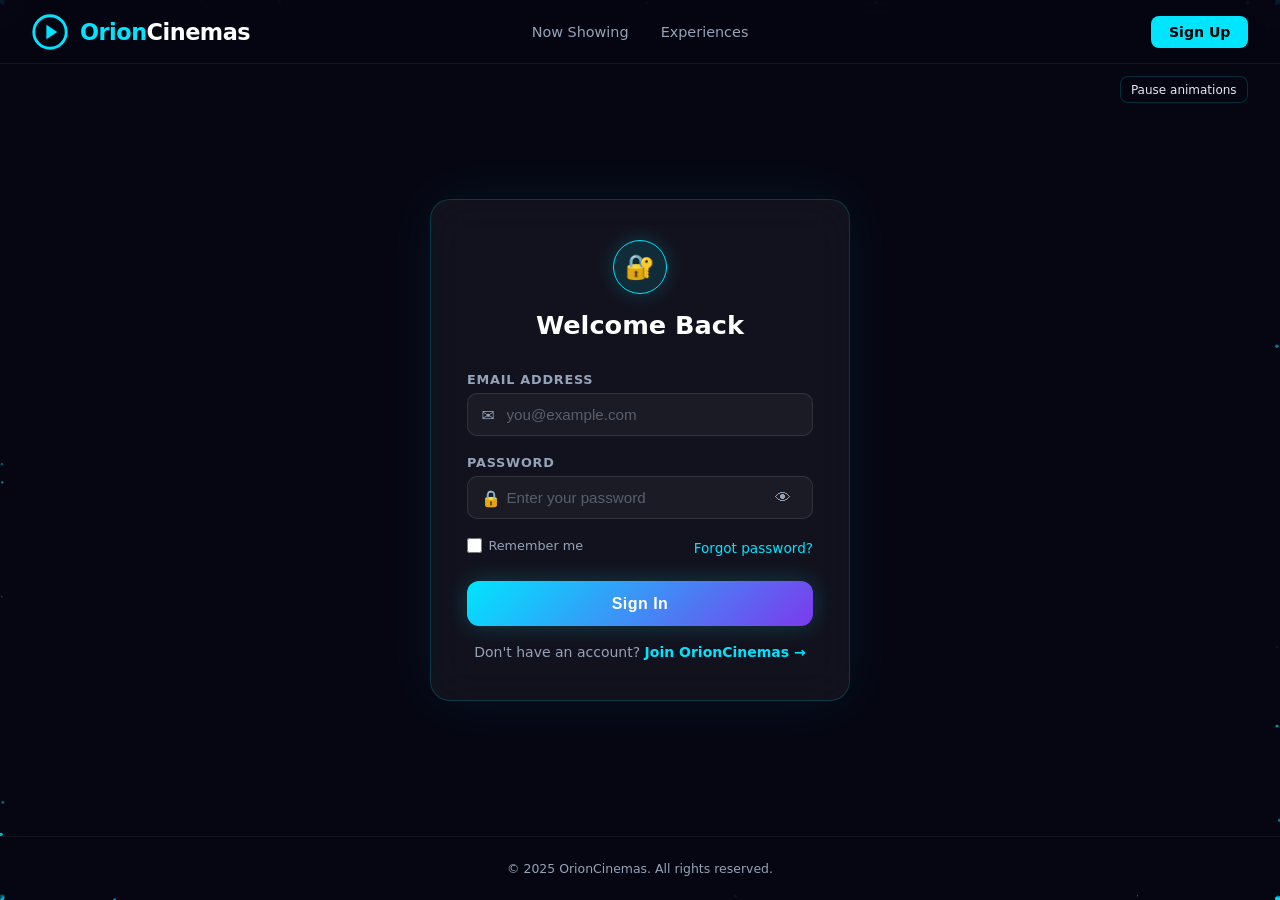
==== booking.html @ 183f4268 "initial-final" ====
<!DOCTYPE html>
<html lang="en">
<head>
    <meta charset="UTF-8">
    <meta name="viewport" content="width=device-width, initial-scale=1.0">
    <meta name="theme-color" content="#0a0c10">
    <title>Book Tickets | OrionCinemas</title>
    <link rel="stylesheet" href="assets/css/main.css">
    <link rel="stylesheet" href="assets/css/animations.css">
    <link rel="stylesheet" href="assets/css/components.css">
    <link rel="stylesheet" href="assets/css/booking.css">
</head>
<body class="page-landing page-dashboard">
    <header class="navbar">
        <div class="nav-container">
            <a href="index.html" class="brand-logo">
                <img src="assets/images/vectors/orion-logo.svg" alt="" width="36" height="36">
                <span class="brand-name"><span class="brand-highlight">Orion</span>Cinemas</span>
            </a>
            <div class="nav-actions">
                <a href="dashboard.html" class="btn btn-secondary">My dashboard</a>
            </div>
        </div>
    </header>

    <main class="dashboard-main">
        <div class="dashboard-heading">
            <div>
                <p class="dashboard-eyebrow">ORIONCINEMAS TICKETS</p>
                <h1>Plan your screening</h1>
                <p class="dashboard-intro">Choose your film, screening, and seats. Your selection stays visible as you move through each step.</p>
            </div>
            <a class="text-link" href="index.html#movies">Browse all films</a>
        </div>

        <nav class="booking-progress" aria-label="Booking progress">
            <ol>
                <li class="booking-progress-step" data-booking-step="1" aria-current="step">
                    <span class="progress-number">01</span>
                    <span>Film</span>
                </li>
                <li class="booking-progress-step" data-booking-step="2">
                    <span class="progress-number">02</span>
                    <span>Date</span>
                </li>
                <li class="booking-progress-step" data-booking-step="3">
                    <span class="progress-number">03</span>
                    <span>Showtime</span>
                </li>
                <li class="booking-progress-step" data-booking-step="4">
                    <span class="progress-number">04</span>
                    <span>Seats</span>
                </li>
            </ol>
            <p class="booking-progress-status" id="booking-progress-status" aria-live="polite">Step 1 of 4: Choose a film</p>
        </nav>

        <div class="booking-layout">
            <div class="booking-options">
                <section class="booking-section" id="film-section" aria-labelledby="film-heading">
                    <div class="section-title-row">
                        <span class="step-number" aria-hidden="true">01</span>
                        <h2 id="film-heading">Choose a film</h2>
                    </div>
                    <div class="film-grid" id="film-options" role="group" aria-label="Now showing">
                        <button type="button" class="film-card" data-movie-id="1" data-movie-name="Cyberpunk Horizon" data-cinema="Cinema 1" aria-pressed="false">
                            <span class="film-card-poster poster-art poster-art-horizon" aria-hidden="true">
                                <span class="poster-kicker">AN ORION ORIGINAL</span>
                                <span class="poster-title">CYBERPUNK<br>HORIZON</span>
                                <span class="poster-caption">THE CITY NEVER SLEEPS</span>
                            </span>
                            <span class="film-card-info">
                                <strong>Cyberpunk Horizon</strong>
                                <span class="film-room">Cinema 1</span>
                                <span>Sci-Fi / Action · 2h 25m</span>
                            </span>
                        </button>
                        <button type="button" class="film-card" data-movie-id="2" data-movie-name="Starlight Echoes" data-cinema="Cinema 2" aria-pressed="false">
                            <span class="film-card-poster poster-art poster-art-starlight" aria-hidden="true">
                                <span class="poster-kicker">A STORY ACROSS TIME</span>
                                <span class="poster-title">STARLIGHT<br>ECHOES</span>
                                <span class="poster-caption">SOME SIGNALS FIND THEIR WAY HOME</span>
                            </span>
                            <span class="film-card-info">
                                <strong>Starlight Echoes</strong>
                                <span class="film-room">Cinema 2</span>
                                <span>Drama / Sci-Fi · 1h 58m</span>
                            </span>
                        </button>
                        <button type="button" class="film-card" data-movie-id="3" data-movie-name="Velocity Unleashed" data-cinema="Cinema 3" aria-pressed="false">
                            <span class="film-card-poster poster-art poster-art-velocity" aria-hidden="true">
                                <span class="poster-kicker">NO SECOND LAP</span>
                                <span class="poster-title">VELOCITY<br>UNLEASHED</span>
                                <span class="poster-caption">EVERY TURN COUNTS</span>
                            </span>
                            <span class="film-card-info">
                                <strong>Velocity Unleashed</strong>
                                <span class="film-room">Cinema 3</span>
                                <span>Action / Thriller · 2h 10m</span>
                            </span>
                        </button>
                        <button type="button" class="film-card" data-movie-id="4" data-movie-name="The Last Signal" data-cinema="Cinema 4" aria-pressed="false">
                            <span class="film-card-poster poster-art poster-art-signal" aria-hidden="true">
                                <span class="poster-kicker">WHEN THE WORLD GOES QUIET</span>
                                <span class="poster-title">THE LAST<br>SIGNAL</span>
                                <span class="poster-caption">ONE VOICE CAN CHANGE EVERYTHING</span>
                            </span>
                            <span class="film-card-info">
                                <strong>The Last Signal</strong>
                                <span class="film-room">Cinema 4</span>
                                <span>Mystery / Sci-Fi · 2h 04m</span>
                            </span>
                        </button>
                        <button type="button" class="film-card" data-movie-id="5" data-movie-name="Midnight in Marseille" data-cinema="Cinema 1" aria-pressed="false">
                            <span class="film-card-poster poster-art poster-art-midnight" aria-hidden="true">
                                <span class="poster-kicker">ONE NIGHT. NO ALIBIS.</span>
                                <span class="poster-title">MIDNIGHT<br>IN MARSEILLE</span>
                                <span class="poster-caption">THE CITY KEEPS ITS SECRETS</span>
                            </span>
                            <span class="film-card-info">
                                <strong>Midnight in Marseille</strong>
                                <span class="film-room">Cinema 1</span>
                                <span>Crime / Drama · 1h 52m</span>
                            </span>
                        </button>
                        <button type="button" class="film-card" data-movie-id="6" data-movie-name="Wildwood" data-cinema="Cinema 2" aria-pressed="false">
                            <span class="film-card-poster poster-art poster-art-wildwood" aria-hidden="true">
                                <span class="poster-kicker">FOLLOW THE OLD TRAIL</span>
                                <span class="poster-title">WILDWOOD</span>
                                <span class="poster-caption">SOME PLACES REMEMBER</span>
                            </span>
                            <span class="film-card-info">
                                <strong>Wildwood</strong>
                                <span class="film-room">Cinema 2</span>
                                <span>Adventure / Fantasy · 2h 01m</span>
                            </span>
                        </button>
                    </div>
                </section>

                <section class="booking-section" id="date-section" aria-labelledby="date-heading" hidden>
                    <button type="button" class="booking-back" id="change-film">← Choose a different film</button>
                    <div class="section-title-row">
                        <span class="step-number" aria-hidden="true">02</span>
                        <h2 id="date-heading">Choose a date</h2>
                    </div>
                    <div class="screening-calendar">
                        <div class="calendar-heading">
                            <button type="button" class="calendar-nav" id="calendar-previous" aria-label="Previous month">‹</button>
                            <h3 id="calendar-month" aria-live="polite"></h3>
                            <button type="button" class="calendar-nav" id="calendar-next" aria-label="Next month">›</button>
                        </div>
                        <div class="calendar-weekdays" aria-hidden="true">
                            <span>Sun</span><span>Mon</span><span>Tue</span><span>Wed</span><span>Thu</span><span>Fri</span><span>Sat</span>
                        </div>
                        <div class="date-options" id="date-options" role="group" aria-label="Screening date"></div>
                    </div>
                </section>

                <section class="booking-section" id="time-section" aria-labelledby="time-heading" hidden>
                    <div class="section-title-row">
                        <span class="step-number" aria-hidden="true">03</span>
                        <h2 id="time-heading">Choose a showtime</h2>
                    </div>
                    <div class="time-options" role="group" aria-label="Screening time"></div>
                </section>

                <section class="booking-section seat-section" id="seat-section" aria-labelledby="seat-heading" hidden>
                    <div class="section-title-row">
                        <span class="step-number" aria-hidden="true">04</span>
                        <div>
                            <h2 id="seat-heading">Select your seats</h2>
                            <p class="section-hint">Choose up to 8 seats. The center block has three extra rows, with angled side blocks set farther back.</p>
                        </div>
                    </div>
                    <div class="theater-scroll">
                        <div class="theater-layout">
                            <div class="screen" aria-label="Cinema screen">
                                <img src="assets/images/vectors/theater-screen.svg" alt="" aria-hidden="true">
                                <span>SCREEN · <strong id="screen-cinema">Choose a film</strong></span>
                            </div>
                            <div class="seat-map" id="seat-map" role="group" aria-label="Cinema seating"></div>
                        </div>
                    </div>
                    <div class="seat-legend" aria-label="Seat availability legend">
                        <span><i class="seat-key available" aria-hidden="true"></i>Available</span>
                        <span><i class="seat-key selected" aria-hidden="true"></i>Selected</span>
                        <span><i class="seat-key occupied" aria-hidden="true"></i>Occupied</span>
                    </div>
                </section>
            </div>

            <aside class="booking-summary" id="booking-summary" aria-labelledby="summary-heading" hidden>
                <p class="dashboard-eyebrow">YOUR BOOKING</p>
                <h2 id="summary-heading">Order summary</h2>
                <dl class="summary-details">
                    <div><dt>Film</dt><dd id="summary-film">Cyberpunk Horizon</dd></div>
                    <div><dt>Cinema</dt><dd id="summary-cinema">Cinema 1</dd></div>
                    <div><dt>Screening</dt><dd><span id="summary-date">Today</span><br><span id="summary-time">3:45 PM</span></dd></div>
                    <div><dt>Seats</dt><dd id="summary-seats">None selected</dd></div>
                </dl>
                <div class="price-breakdown">
                    <p><span>Tickets <span id="ticket-count">0</span> × $14.50</span><strong id="ticket-total">$0.00</strong></p>
                    <p><span>Service fee</span><strong id="service-fee">$0.00</strong></p>
                    <p class="total-row"><span>Total</span><strong id="booking-total">$0.00</strong></p>
                </div>
                <button type="button" class="btn btn-primary checkout-button" id="checkout-button" disabled>Save demo booking</button>
                <p class="checkout-note" id="checkout-status" role="status" aria-live="polite">Select at least one seat to continue.</p>
            </aside>
        </div>
    </main>

    <script src="assets/js/validation.js"></script>
    <script src="assets/js/booking.js"></script>
</body>
</html>
---- assets/css/main.css ----
/* ==========================================================
   OrionCinemas | Main Stylesheet & Design Tokens
   ========================================================== */


/* ==========================================================
   Shared Theme & Landing Page Block
   Defines design tokens used across the site and the landing
   page's base layout, navigation, hero, movie, feature, and footer styles.
   ========================================================== */
.page-landing {
    /* Color Palette */
    --bg-primary: #0a0c10;
    --bg-secondary: #121620;
    --bg-surface: #1a202c;
    --bg-card: rgba(26, 32, 44, 0.7);
    
    --accent-cyan: #00f2fe;
    --accent-blue: #4facfe;
    --accent-purple: #7f00ff;
    --accent-magenta: #e100ff;
    
    --text-main: #f8fafc;
    --text-muted: #94a3b8;
    --text-dim: #64748b;
    
    --border-glow: rgba(0, 242, 254, 0.3);
    --border-subtle: rgba(255, 255, 255, 0.1);

    /* Typography */
    --font-family: 'Inter', system-ui, -apple-system, sans-serif;
    
    /* Layout & Geometry */
    --nav-height: 80px;
    --radius-sm: 8px;
    --radius-md: 16px;
    --radius-lg: 24px;
    
    /* Global Transitions */
    --ease-out-back: cubic-bezier(0.34, 1.56, 0.64, 1);
    --ease-smooth: cubic-bezier(0.4, 0, 0.2, 1);
}

/* Base Reset & Layout */
body.page-landing,
body.page-landing *,
body.page-landing *::before,
body.page-landing *::after {
    box-sizing: border-box;
    margin: 0;
    padding: 0;
}

body.page-landing {
    font-family: var(--font-family);
    background-color: var(--bg-primary);
    color: var(--text-main);
    overflow-x: hidden;
    min-height: 100vh;
    display: flex;
    flex-direction: column;
    line-height: 1.6;
}

/* Header & Navigation Bar */
.page-landing .navbar {
    position: fixed;
    top: 0;
    left: 0;
    width: 100%;
    height: 64px;
    background: rgba(6, 6, 18, 0.85);
    backdrop-filter: blur(14px);
    -webkit-backdrop-filter: blur(14px);
    z-index: 1000;
    border-bottom: 1px solid rgba(0, 229, 255, 0.1);
}

.page-landing .nav-container {
    position: relative;
    max-width: 1280px;
    height: 100%;
    margin: 0 auto;
    padding: 0 2rem;
    display: flex;
    align-items: center;
    justify-content: space-between;
}

.page-landing .brand-logo {
    display: flex;
    align-items: center;
    gap: 0.75rem;
    text-decoration: none;
    color: var(--text-main);
    font-weight: 800;
    font-size: 1.4rem;
    letter-spacing: -0.5px;
}

.brand-highlight {
    color: #00e5ff;
}

.page-landing .nav-links {
    display: flex;
    gap: 2rem;
    position: absolute;
    left: 50%;
    transform: translateX(-50%);
}

.page-landing .nav-links a {
    color: var(--text-muted);
    text-decoration: none;
    font-size: 0.9rem;
    transition: color 0.2s;
}

.page-landing .nav-links a:hover {
    color: #00e5ff;
}

.page-landing .nav-actions {
    display: flex;
    align-items: center;
    gap: 0.75rem;
}

/* Hero Layout */
.page-landing .hero-section {
    position: relative;
    min-height: 100vh;
    padding-top: 64px;
    display: flex;
    align-items: center;
    justify-content: center;
    text-align: center;
    overflow: hidden;
}

.page-landing .animation-toggle {
    position: absolute;
    top: 80px;
    right: clamp(1rem, 3vw, 2.5rem);
    z-index: 20;
}

@media (max-width: 520px) {
    .page-landing .nav-container {
        padding: 0 1rem;
    }

    .page-landing .nav-links {
        display: none;
    }
}

.page-landing .hero-content {
    position: relative;
    z-index: 10;
    max-width: 800px;
    padding: 0 2rem;
}

.page-landing .hero-title {
    font-size: clamp(2.5rem, 6vw, 4.5rem);
    font-weight: 900;
    line-height: 1.1;
    margin: 1.5rem 0;
    background: linear-gradient(135deg, #ffffff 0%, var(--text-muted) 100%);
    -webkit-background-clip: text;
    background-clip: text;
    -webkit-text-fill-color: transparent;
}

.page-landing .hero-subtitle {
    font-size: 1.2rem;
    color: var(--text-muted);
    margin-bottom: 2.5rem;
}

/* Movie Showcase Section */
.page-landing .movies-showcase {
    max-width: 1280px;
    margin: 6rem auto;
    padding: 0 2rem;
}

.page-landing .section-header {
    display: flex;
    justify-content: space-between;
    align-items: center;
    margin-bottom: 3rem;
}

.page-landing .section-header h2 {
    font-size: 2.2rem;
    font-weight: 800;
}

.page-landing .movie-grid {
    display: grid;
    grid-template-columns: repeat(auto-fit, minmax(300px, 1fr));
    gap: 2.5rem;
}

/* Features Section */
.page-landing .features-section {
    background: var(--bg-secondary);
    padding: 6rem 2rem;
    border-top: 1px solid var(--border-subtle);
    border-bottom: 1px solid var(--border-subtle);
}

.page-landing .features-section .container {
    max-width: 1280px;
    margin: 0 auto;
    display: grid;
    grid-template-columns: repeat(auto-fit, minmax(280px, 1fr));
    gap: 2rem;
}

/* Footer Layout */
.page-landing .footer {
    background: var(--bg-primary);
    padding: 3rem 2rem;
    margin-top: auto;
    border-top: 1px solid var(--border-subtle);
}

.page-landing .footer-container {
    max-width: 1280px;
    margin: 0 auto;
    display: flex;
    justify-content: space-between;
    align-items: center;
    color: var(--text-dim);
    font-size: 0.9rem;
}

.page-landing .footer-links {
    display: flex;
    gap: 1.5rem;
}

.page-landing .footer-links a {
    color: var(--text-dim);
    text-decoration: none;
    transition: color 0.2s;
}

.page-landing .footer-links a:hover {
    color: var(--text-main);
}
---- assets/css/animations.css ----
/* ==========================================================
   OrionCinemas | Custom Keyframes & Transform Orchestration
   ========================================================== */

/* ==========================================================
   Landing Page Animation Block
   Defines the landing page's keyframes, animated SVG badges,
   3D card transforms, 2D matrix hover effect, and reduced-motion rules.
   Motion uses opacity and transform.
   ========================================================== */

/* Keyframe Animations */
@keyframes cinepulseLandingAnchorArrival {
    from {
        opacity: 0.7;
        transform: translateY(8px);
    }
    to {
        opacity: 1;
        transform: translateY(0);
    }
}

.page-landing #movies:target,
.page-landing #experiences:target {
    animation: cinepulseLandingAnchorArrival 0.24s ease-out both;
}

@keyframes cinepulseLandingLogoPulse {
    0%, 100% {
        transform: scale(1) rotate(0deg);
        opacity: 0.92;
    }
    50% {
        transform: scale(1.08) rotate(5deg);
        opacity: 1;
    }
}

@keyframes cinepulseLandingBadgeGlow {
    0%, 100% {
        transform: scale(1);
        opacity: 0.88;
    }
    50% {
        transform: scale(1.02);
        opacity: 1;
    }
}

@keyframes cinepulseLandingFloatHero {
    0% {
        transform: translateY(0px) scale(1);
    }
    50% {
        transform: translateY(-10px) scale(1.01);
    }
    100% {
        transform: translateY(0px) scale(1);
    }
}

@keyframes cinepulseLandingPulseButton {
    0%, 100% {
        transform: scale(1);
        opacity: 1;
    }
    50% {
        transform: scale(1.04);
        opacity: 0.92;
    }
}

/* SVG Animated Badges & Emblems */
.page-landing .logo-pulse {
    animation: cinepulseLandingLogoPulse 4s infinite var(--ease-smooth);
}

.page-landing .badge-glow {
    animation: cinepulseLandingBadgeGlow 3s infinite ease-in-out;
}

.page-landing .btn-pulse {
    animation: cinepulseLandingPulseButton 2s infinite;
}

.page-landing .hero-section.motion-paused .btn-pulse {
    animation: none;
    box-shadow: none;
    transform: none;
    opacity: 1;
}

/* 3D CSS Card Transformations */
.page-landing .movie-card {
    opacity: 1;
    transform: scale(1);
    transition: opacity 0.24s ease, transform 0.24s ease;
}

.page-landing .card-3d {
    perspective: 1200px;
    background: transparent;
}

.page-landing .card-inner {
    position: relative;
    width: 100%;
    height: 420px;
    transition: transform 0.8s ease-in-out;
    transform-style: preserve-3d;
    border-radius: var(--radius-md);
}

.page-landing .card-3d:hover .card-inner {
    transform: rotateY(180deg);
}

.page-landing .card-front, .page-landing .card-back {
    position: absolute;
    width: 100%;
    height: 100%;
    backface-visibility: hidden;
    -webkit-backface-visibility: hidden;
    border-radius: var(--radius-md);
    overflow: hidden;
    border: 1px solid var(--border-subtle);
}

.page-landing .card-front {
    background: var(--bg-surface);
}

.page-landing .card-back {
    background: linear-gradient(145deg, var(--bg-surface) 0%, var(--bg-secondary) 100%);
    transform: rotateY(180deg);
    padding: 2rem;
    display: flex;
    flex-direction: column;
    justify-content: center;
    align-items: flex-start;
    box-shadow: 0 20px 40px rgba(0, 0, 0, 0.6);
}

/* 2D Matrix Transformation Effect */
.page-landing .card-transform {
    transition: transform 0.4s var(--ease-out-back), opacity 0.4s var(--ease-smooth);
}

.page-landing .card-transform:hover {
    /* 2D Matrix: combines scaling (1.03), shear/skew (0.015), and translation Y (-8px) */
    transform: matrix(1.03, 0.015, -0.015, 1.03, 0, -8);
    opacity: 0.96;
}

@media (prefers-reduced-motion: reduce) {
    .page-landing #movies:target,
    .page-landing #experiences:target {
        animation: none;
    }

    .page-landing .btn-movie-page {
        transition: none;
    }

    .page-landing .card-3d {
        perspective: none;
    }

    .page-landing .card-inner {
        height: auto;
        transform-style: flat;
        transition: none;
    }

    .page-landing .card-3d:hover .card-inner {
        transform: none;
    }

    .page-landing .card-front,
    .page-landing .card-back {
        position: relative;
        height: auto;
        backface-visibility: visible;
        -webkit-backface-visibility: visible;
    }

    .page-landing .card-front {
        height: 420px;
    }

    .page-landing .card-back {
        transform: none;
    }
}

/* ==========================================================
   Dashboard Page Animation Block
   Staggers the welcome/metrics, chart, and initial booking cards.
   ========================================================== */
@keyframes cinepulseDashboardEntrance {
    from {
        opacity: 0;
        transform: translateY(12px);
    }
    to {
        opacity: 1;
        transform: translateY(0);
    }
}

.page-account .account-welcome {
    animation: cinepulseDashboardEntrance 0.5s ease-out both;
}

.page-account .metric-item {
    animation: cinepulseDashboardEntrance 0.5s ease-out both;
}

.page-account .metric-item:nth-child(1) {
    animation-delay: 0.1s;
}

.page-account .metric-item:nth-child(2) {
    animation-delay: 0.18s;
}

.page-account .metric-item:nth-child(3) {
    animation-delay: 0.26s;
}

.page-account .booking-chart {
    animation: cinepulseDashboardEntrance 0.45s ease-out 0.62s both;
}

.page-account .booking-card-enter {
    animation: cinepulseDashboardEntrance 0.45s ease-out both;
}

.page-account .booking-card-enter:nth-child(1) {
    animation-delay: 1.65s;
}

.page-account .booking-card-enter:nth-child(2) {
    animation-delay: 1.73s;
}

.page-account .booking-card-enter:nth-child(3) {
    animation-delay: 1.81s;
}

@media (prefers-reduced-motion: reduce) {
    .page-account .account-welcome,
    .page-account .metric-item,
    .page-account .booking-chart,
    .page-account .booking-card-enter {
        animation: none;
    }
}

/* ==========================================================
   Booking Page Animation Block
   Gives the booking heading and film choices a brief entrance.
   ========================================================== */
@keyframes cinepulseBookingEntrance {
    from {
        opacity: 0;
        transform: translateY(10px);
    }
    to {
        opacity: 1;
        transform: translateY(0);
    }
}

.page-dashboard .dashboard-heading {
    animation: cinepulseBookingEntrance 0.45s ease-out both;
}

.page-dashboard #film-options {
    animation: cinepulseBookingEntrance 0.45s ease-out 0.08s both;
}

@media (prefers-reduced-motion: reduce) {
    .page-dashboard .dashboard-heading,
    .page-dashboard #film-options {
        animation: none;
    }
}
---- assets/css/components.css ----
/* ==========================================================
   OrionCinemas | Modular UI Components (Buttons, Badges, Cards)
   ========================================================== */

/* ==========================================================
   Landing Page Block
   Styles landing-page buttons, movie pagination and cards, feature
   cards, and the decorative hero canvas.
   ========================================================== */

/* Buttons */
.page-landing .btn {
    display: inline-flex;
    align-items: center;
    justify-content: center;
    padding: 0.75rem 1.5rem;
    font-size: 0.95rem;
    font-weight: 600;
    border-radius: var(--radius-sm);
    text-decoration: none;
    cursor: pointer;
    border: none;
    transition: transform 0.3s var(--ease-smooth), opacity 0.3s var(--ease-smooth), background-color 0.3s var(--ease-smooth), border-color 0.3s var(--ease-smooth), color 0.3s var(--ease-smooth);
}

.page-landing .btn-primary {
    background: linear-gradient(135deg, var(--accent-cyan) 0%, var(--accent-blue) 100%);
    color: #000;
}

.page-landing .btn-primary:hover {
    transform: translateY(-2px);
    opacity: 0.92;
}

.page-landing .btn-secondary {
    background: rgba(255, 255, 255, 0.08);
    color: var(--text-main);
    border: 1px solid var(--border-subtle);
}

.page-landing .btn-secondary:hover {
    background: rgba(255, 255, 255, 0.15);
}

.page-landing .nav-actions .btn-ghost,
.page-landing .nav-actions .btn-vip {
    display: inline-flex;
    align-items: center;
    justify-content: center;
    padding: 0.5rem 1.1rem;
    border-radius: 8px;
    font-size: 0.88rem;
    text-decoration: none;
    cursor: pointer;
    transition: border-color 0.2s, color 0.2s, opacity 0.2s;
}

.page-landing .nav-actions .btn-ghost {
    border: 1px solid rgba(255, 255, 255, 0.15);
    color: #fff;
    background: transparent;
}

.page-landing .nav-actions .btn-ghost:hover {
    border-color: #00e5ff;
    color: #00e5ff;
}

.page-landing .nav-actions .btn-vip {
    border: none;
    background: #00e5ff;
    color: #000;
    font-weight: 700;
}

.page-landing .nav-actions .btn-vip:hover {
    opacity: 0.85;
}

.page-landing .btn-hero {
    padding: 1rem 2.25rem;
    font-size: 1.1rem;
    border-radius: var(--radius-md);
    background: linear-gradient(135deg, var(--accent-cyan) 0%, var(--accent-purple) 100%);
    color: #fff;
}

.page-landing .btn-outline {
    padding: 1rem 2.25rem;
    font-size: 1.1rem;
    border-radius: var(--radius-md);
    background: transparent;
    color: var(--text-main);
    border: 1px solid var(--border-glow);
    margin-left: 1rem;
}

.page-landing .btn-outline:hover {
    background: rgba(0, 242, 254, 0.1);
    transform: translateY(-2px);
}

.page-landing .btn-card-action {
    margin-top: auto;
    width: 100%;
    padding: 0.8rem;
    background: linear-gradient(135deg, var(--accent-blue), var(--accent-purple));
    color: #fff;
    text-align: center;
    border-radius: var(--radius-sm);
    text-decoration: none;
    font-weight: 700;
    transform-origin: center;
}

.page-landing .btn-card-action:hover,
.page-landing .btn-card-action:focus-visible {
    transform: scale(1.02);
}

/* Badges & Vector Features */
.page-landing .badge-wrapper {
    display: inline-block;
}

.page-landing .badge {
    display: inline-flex;
    align-items: center;
    gap: 0.5rem;
    padding: 0.4rem 1rem;
    border-radius: 50px;
    font-size: 0.85rem;
    font-weight: 600;
    background: rgba(10, 12, 16, 0.6);
    border: 1px solid var(--border-glow);
    color: var(--accent-cyan);
}

.page-landing .badge-icon {
    width: 16px;
    height: 16px;
}

.page-landing .badge-tag {
    position: absolute;
    top: 1rem;
    right: 1rem;
    background: rgba(10, 12, 16, 0.85);
    backdrop-filter: blur(8px);
}

.page-landing .movie-pagination {
    display: flex;
    justify-content: center;
    align-items: center;
    gap: 1rem;
    margin-top: 2rem;
}

.page-landing .btn-movie-page {
    min-width: 7rem;
    border: 1px solid var(--border-glow);
    background: rgba(0, 229, 255, 0.08);
    color: var(--text-main);
    transition: transform 0.25s var(--ease-smooth), box-shadow 0.25s var(--ease-smooth), background-color 0.25s var(--ease-smooth);
}

.page-landing .btn-movie-page:not(:disabled):hover,
.page-landing .btn-movie-page:not(:disabled):focus-visible {
    transform: translateY(-3px) scale(1.04);
    background: rgba(0, 229, 255, 0.2);
    box-shadow: 0 8px 24px rgba(0, 229, 255, 0.22);
}

.page-landing .btn-movie-page:disabled {
    cursor: not-allowed;
    opacity: 0.45;
}

.page-landing .movie-page-status {
    min-width: 8rem;
    color: var(--text-muted);
    text-align: center;
}

/* Movie Card Poster Details */
.page-landing .poster-img {
    width: 100%;
    height: 100%;
    object-fit: cover;
}

.page-landing .poster-art {
    position: relative;
    isolation: isolate;
    display: flex;
    width: 100%;
    height: 100%;
    min-height: 420px;
    flex-direction: column;
    justify-content: space-between;
    overflow: hidden;
    padding: 2rem;
    color: #fff;
}

.page-landing .poster-art::before,
.page-landing .poster-art::after {
    position: absolute;
    z-index: -1;
    content: '';
}

.page-landing .poster-art-horizon {
    background: repeating-linear-gradient(0deg, transparent 0 26px, rgba(42, 225, 238, 0.13) 27px 28px), linear-gradient(138deg, #111b32 0 32%, #115174 32% 53%, #d45248 53% 54%, #0b111c 54%);
}

.page-landing .poster-art-horizon::before {
    inset: 20% -15% 34%;
    border-top: 2px solid rgba(0, 242, 254, 0.7);
    border-bottom: 1px solid rgba(0, 242, 254, 0.32);
    transform: skewY(-18deg);
}

.page-landing .poster-art-starlight {
    background: repeating-linear-gradient(90deg, transparent 0 38px, rgba(255, 255, 255, 0.1) 39px 40px), linear-gradient(155deg, #e56f55 0 18%, #f1c48b 18% 20%, #347b79 20% 55%, #112c3b 55%);
}

.page-landing .poster-art-starlight::before {
    inset: 37% -20% 38%;
    border-top: 1px solid rgba(255, 243, 209, 0.8);
    border-bottom: 1px solid rgba(255, 243, 209, 0.5);
    transform: rotate(-15deg);
}

.page-landing .poster-art-velocity {
    background: repeating-linear-gradient(165deg, transparent 0 35px, rgba(255, 255, 255, 0.14) 36px 39px), linear-gradient(150deg, #d65b45 0 18%, #27384a 18% 50%, #111923 50%);
}

.page-landing .poster-art-velocity::before {
    inset: 30% -15% 25%;
    border-top: 3px solid rgba(255, 199, 110, 0.9);
    border-bottom: 1px solid rgba(255, 199, 110, 0.4);
    transform: skewY(16deg);
}

.page-landing .poster-art-signal {
    background: repeating-linear-gradient(90deg, transparent 0 42px, rgba(255, 255, 255, 0.08) 43px 44px), linear-gradient(145deg, #1d2737 0 36%, #526277 36% 38%, #171d29 38% 62%, #b05b49 62% 64%, #10151e 64%);
}

.page-landing .poster-art-signal::before {
    inset: 24% -12% 33%;
    border-top: 1px solid rgba(255, 190, 130, 0.85);
    border-bottom: 1px solid rgba(255, 190, 130, 0.4);
    transform: rotate(12deg);
}

.page-landing .poster-art-midnight {
    background: repeating-linear-gradient(0deg, transparent 0 32px, rgba(255, 200, 125, 0.09) 33px 34px), linear-gradient(155deg, #25233c 0 28%, #ba6346 28% 30%, #26384a 30% 58%, #131824 58%);
}

.page-landing .poster-art-midnight::before {
    inset: 43% -15% 20%;
    border-top: 2px solid rgba(255, 190, 120, 0.8);
    transform: skewY(-12deg);
}

.page-landing .poster-art-wildwood {
    background: repeating-linear-gradient(135deg, transparent 0 34px, rgba(217, 240, 191, 0.09) 35px 36px), linear-gradient(145deg, #b27b54 0 18%, #526f58 18% 44%, #243e39 44% 72%, #152723 72%);
}

.page-landing .poster-art-wildwood::before {
    inset: 28% -18% 30%;
    border-top: 2px solid rgba(213, 230, 171, 0.75);
    border-bottom: 1px solid rgba(213, 230, 171, 0.4);
    transform: skewY(14deg);
}

.page-landing .poster-kicker,
.page-landing .poster-caption {
    max-width: 17rem;
    color: rgba(255, 255, 255, 0.78);
    font-size: 0.68rem;
    font-weight: 700;
    letter-spacing: 0.1em;
}

.page-landing .poster-title {
    display: block;
    max-width: 100%;
    font-size: clamp(1.7rem, 3vw, 2.4rem);
    font-weight: 900;
    line-height: 0.98;
    overflow-wrap: anywhere;
}

.page-landing .card-back h3 {
    font-size: 1.5rem;
    margin-bottom: 0.25rem;
    color: var(--accent-cyan);
}

.page-landing .card-back .genre {
    font-size: 0.85rem;
    color: var(--text-dim);
    margin-bottom: 1rem;
}

.page-landing .card-back .synopsis {
    font-size: 0.95rem;
    color: var(--text-muted);
    line-height: 1.5;
}

/* Feature Cards */
.page-landing .feature-card {
    background: var(--bg-surface);
    padding: 2.5rem 2rem;
    border-radius: var(--radius-md);
    border: 1px solid var(--border-subtle);
    transition: transform 0.4s var(--ease-out-back), opacity 0.4s var(--ease-smooth), border-color 0.3s ease, box-shadow 0.3s ease;
}

.page-landing .feature-card:hover {
    border-color: rgba(0, 242, 254, 0.65);
    box-shadow: 0 0 32px rgba(0, 242, 254, 0.28);
}

.page-landing .feature-icon {
    width: 50px;
    height: 50px;
    margin-bottom: 1.5rem;
}

.page-landing .feature-card h3 {
    font-size: 1.3rem;
    margin-bottom: 0.75rem;
}

.page-landing .feature-card p {
    color: var(--text-muted);
    font-size: 0.95rem;
}

/* Canvas Background Positioning */
.page-landing .hero-canvas-bg {
    position: absolute;
    top: 0;
    left: 0;
    width: 100%;
    height: 100%;
    z-index: 1;
    pointer-events: none;
    opacity: 0.4;
}
---- assets/css/booking.css ----
/* Ticket booking page components and responsive layout. */

/* ==========================================================
   Booking Page Block
   Styles the ticket-booking navigation, film/date/time choices,
   seating layout, and order summary.
   ========================================================== */

.page-dashboard {
    --dashboard-line: rgba(255, 255, 255, 0.12);
    --dashboard-muted: #a7b1c2;
}

.page-dashboard .dashboard-nav {
    display: flex;
    align-items: center;
    gap: 1.5rem;
    color: var(--text-muted);
    font-size: 0.92rem;
}

.page-dashboard .dashboard-nav a {
    color: inherit;
    text-decoration: none;
}

.page-dashboard .dashboard-nav a:hover,
.page-dashboard .dashboard-nav [aria-current="page"] {
    color: var(--accent-cyan);
}

.page-dashboard .dashboard-main {
    width: min(1280px, 100%);
    margin: 0 auto;
    padding: calc(var(--nav-height) + 2.5rem) 2rem 5rem;
}

.page-dashboard .dashboard-heading {
    display: flex;
    align-items: end;
    justify-content: space-between;
    gap: 1.5rem;
    padding-bottom: 2rem;
    border-bottom: 1px solid var(--dashboard-line);
}

.page-dashboard .dashboard-eyebrow {
    color: var(--accent-cyan);
    font-size: 0.72rem;
    font-weight: 800;
    letter-spacing: 0.12em;
}

.page-dashboard .dashboard-heading h1 {
    margin-top: 0.4rem;
    font-size: clamp(2rem, 4vw, 3rem);
    line-height: 1.1;
}

.page-dashboard .dashboard-intro {
    margin-top: 0.65rem;
    color: var(--dashboard-muted);
}

.page-dashboard .booking-progress {
    display: flex;
    align-items: center;
    justify-content: space-between;
    gap: 1rem;
    margin: 1.5rem 0 0.5rem;
    padding: 1rem 1.2rem;
    border: 1px solid var(--dashboard-line);
    border-radius: var(--radius-sm);
    background: rgba(18, 22, 32, 0.72);
}

.page-dashboard .booking-progress ol {
    display: grid;
    grid-template-columns: repeat(4, minmax(4.5rem, 1fr));
    gap: clamp(0.5rem, 2vw, 1.5rem);
    width: min(100%, 620px);
    margin: 0;
    padding: 0;
    list-style: none;
}

.page-dashboard .booking-progress-step {
    display: flex;
    align-items: center;
    gap: 0.55rem;
    color: var(--dashboard-muted);
    font-size: 0.78rem;
}

.page-dashboard .progress-number {
    display: grid;
    width: 1.8rem;
    aspect-ratio: 1;
    flex: 0 0 auto;
    place-items: center;
    border: 1px solid var(--dashboard-line);
    border-radius: 50%;
    color: inherit;
    font-size: 0.68rem;
    font-weight: 700;
    transition: transform 0.2s ease, opacity 0.2s ease;
}

.page-dashboard .booking-progress-step[aria-current="step"] {
    color: var(--accent-cyan);
    font-weight: 700;
}

.page-dashboard .booking-progress-step[aria-current="step"] .progress-number {
    transform: scale(1.08);
    border-color: var(--accent-cyan);
    background: rgba(0, 242, 254, 0.1);
}

.page-dashboard .booking-progress-step.is-complete .progress-number {
    border-color: rgba(114, 211, 167, 0.55);
    color: #93dfbc;
}

.page-dashboard .booking-progress-status {
    color: var(--dashboard-muted);
    font-size: 0.76rem;
    text-align: right;
}

.page-dashboard .text-link {
    color: var(--accent-cyan);
    text-decoration: none;
    white-space: nowrap;
}

.page-dashboard .text-link:hover {
    text-decoration: underline;
}

.page-dashboard .booking-layout {
    display: grid;
    grid-template-columns: minmax(0, 1fr) 320px;
    align-items: start;
    gap: 3rem;
    padding-top: 1rem;
}

.page-dashboard .booking-section {
    scroll-margin-top: calc(var(--nav-height) + 1.5rem);
    padding: 1.5rem 0 1.75rem;
    border-bottom: 1px solid var(--dashboard-line);
}

.page-dashboard .booking-back {
    margin-bottom: 1.1rem;
    padding: 0;
    border: 0;
    background: transparent;
    color: var(--accent-cyan);
    font: inherit;
    font-size: 0.84rem;
    cursor: pointer;
}

.page-dashboard .booking-back:hover {
    color: var(--text-main);
}

.page-dashboard .section-title-row {
    display: flex;
    align-items: center;
    gap: 0.85rem;
    margin-bottom: 1.15rem;
}

.page-dashboard .step-number {
    display: grid;
    width: 2rem;
    aspect-ratio: 1;
    place-items: center;
    border: 1px solid rgba(0, 242, 254, 0.4);
    border-radius: 50%;
    color: var(--accent-cyan);
    font-size: 0.72rem;
    font-weight: 700;
}

.page-dashboard .booking-section h2,
.page-dashboard .booking-summary h2 {
    font-size: 1.1rem;
    font-weight: 700;
}

.page-dashboard .field-label {
    display: block;
    margin-bottom: 0.5rem;
    color: var(--dashboard-muted);
    font-size: 0.82rem;
}

.page-dashboard .film-grid {
    display: grid;
    grid-template-columns: repeat(auto-fit, minmax(180px, 1fr));
    gap: 0.85rem;
}

.page-dashboard .film-card {
    min-width: 0;
    overflow: hidden;
    padding: 0;
    border: 1px solid var(--dashboard-line);
    border-radius: var(--radius-sm);
    background: var(--bg-surface);
    color: var(--text-main);
    font: inherit;
    text-align: left;
    cursor: pointer;
    transition: transform 0.2s ease, border-color 0.2s ease, box-shadow 0.2s ease;
}

.page-dashboard .film-card:hover {
    transform: translateY(-2px);
    border-color: var(--border-glow);
}

.page-dashboard .film-card[aria-pressed="true"] {
    border-color: var(--accent-cyan);
    box-shadow: 0 0 0 2px var(--border-glow);
}

.page-dashboard .film-card-poster {
    min-height: 155px;
    height: 155px;
    padding: 0.8rem;
}

.page-dashboard .film-card-poster .poster-kicker,
.page-dashboard .film-card-poster .poster-caption {
    font-size: 0.55rem;
}

.page-dashboard .film-card-poster .poster-title {
    font-size: clamp(1.05rem, 2vw, 1.5rem);
}

.page-dashboard .film-card-info {
    display: grid;
    gap: 0.3rem;
    padding: 0.8rem;
}

.page-dashboard .film-room {
    width: fit-content;
    padding: 0.16rem 0.45rem;
    border: 1px solid rgba(0, 242, 254, 0.28);
    border-radius: 999px;
    background: rgba(0, 242, 254, 0.08);
    color: var(--accent-cyan);
    font-size: 0.68rem;
    font-weight: 700;
}

.page-dashboard .film-card-info strong {
    font-size: 0.92rem;
}

.page-dashboard .film-card-info > span {
    color: var(--dashboard-muted);
    font-size: 0.76rem;
}

.page-dashboard .film-card-info > .film-room {
    color: var(--accent-cyan);
}

.page-dashboard .time-options {
    display: flex;
    flex-wrap: wrap;
    gap: 0.6rem;
}

.page-dashboard .screening-calendar {
    width: min(100%, 390px);
    padding: 1rem;
    border: 1px solid var(--dashboard-line);
    border-radius: var(--radius-sm);
    background: var(--bg-surface);
}

.page-dashboard .calendar-heading {
    display: grid;
    grid-template-columns: 2.5rem 1fr 2.5rem;
    align-items: center;
    gap: 0.5rem;
    margin-bottom: 0.85rem;
    text-align: center;
}

.page-dashboard .calendar-heading h3 {
    font-size: 0.95rem;
}

.page-dashboard .calendar-nav {
    width: 2.5rem;
    height: 2.5rem;
    border: 1px solid var(--dashboard-line);
    border-radius: var(--radius-sm);
    background: transparent;
    color: var(--text-main);
    font: inherit;
    font-size: 1.3rem;
    cursor: pointer;
}

.page-dashboard .calendar-nav:hover:not(:disabled) {
    border-color: var(--accent-cyan);
    color: var(--accent-cyan);
}

.page-dashboard .calendar-nav:disabled {
    opacity: 0.35;
    cursor: not-allowed;
}

.page-dashboard .calendar-weekdays,
.page-dashboard .date-options {
    display: grid;
    grid-template-columns: repeat(7, minmax(0, 1fr));
    gap: 0.35rem;
    text-align: center;
}

.page-dashboard .calendar-weekdays {
    margin-bottom: 0.35rem;
    color: var(--dashboard-muted);
    font-size: 0.72rem;
}

.page-dashboard .calendar-weekdays span {
    padding: 0.35rem 0;
}

.page-dashboard .calendar-day {
    display: grid;
    min-width: 0;
    aspect-ratio: 1;
    place-items: center;
    border: 1px solid transparent;
    border-radius: 50%;
    background: transparent;
    color: var(--text-main);
    font: inherit;
    font-size: 0.82rem;
    cursor: pointer;
    transition: background-color 0.2s ease, border-color 0.2s ease, color 0.2s ease;
}

.page-dashboard .calendar-day:hover:not(:disabled) {
    border-color: var(--border-glow);
    background: rgba(0, 242, 254, 0.08);
}

.page-dashboard .calendar-day.is-today {
    border-color: var(--border-glow);
}

.page-dashboard .calendar-day[aria-pressed="true"] {
    border-color: var(--accent-cyan);
    background: var(--accent-cyan);
    color: #071014;
}

.page-dashboard .calendar-day:disabled {
    color: #596170;
    cursor: not-allowed;
}

.page-dashboard .calendar-spacer {
    aspect-ratio: 1;
}

.page-dashboard .choice-button {
    min-width: 7rem;
    min-height: 2.75rem;
    padding: 0.55rem 0.8rem;
    border: 1px solid var(--dashboard-line);
    border-radius: var(--radius-sm);
    background: transparent;
    color: var(--dashboard-muted);
    font: inherit;
    cursor: pointer;
    transition: transform 0.2s ease, opacity 0.2s ease, color 0.2s ease, border-color 0.2s ease, background-color 0.2s ease;
}

.page-dashboard .choice-button:hover {
    transform: translateY(-1px);
    color: var(--text-main);
}

.page-dashboard .choice-button[aria-pressed="true"] {
    border-color: var(--accent-cyan);
    background: rgba(0, 242, 254, 0.1);
    color: var(--accent-cyan);
}

.page-dashboard .section-hint {
    margin-top: 0.25rem;
    color: var(--dashboard-muted);
    font-size: 0.82rem;
}

.page-dashboard .theater-scroll {
    width: 100%;
    overflow-x: auto;
}

.page-dashboard .theater-layout {
    width: max(100%, 820px);
}

.page-dashboard .screen {
    position: relative;
    display: grid;
    justify-items: center;
    gap: 0.35rem;
    width: min(820px, 100%);
    margin: 2rem auto 1.75rem;
    padding: 0.7rem 0.45rem;
    border-top: 5px solid var(--accent-cyan);
    border-radius: 50% 50% 0 0 / 45% 45% 0 0;
    box-shadow: 0 -8px 24px -16px var(--accent-cyan);
    color: var(--dashboard-muted);
    text-align: center;
    font-size: 0.72rem;
    letter-spacing: 0.22em;
}

.page-dashboard .screen img {
    width: 1.5rem;
    height: 1.5rem;
}

.page-dashboard .screen strong {
    color: var(--accent-cyan);
    font-weight: 700;
}

.page-dashboard .seat-map {
    display: grid;
    justify-items: center;
    gap: 0.65rem;
    width: max-content;
    margin: 0 auto;
    padding: 0.25rem 0.5rem;
}

.page-dashboard .seat-row {
    display: grid;
    grid-template-columns: repeat(4, minmax(1.5rem, 1.9rem)) 1.25rem repeat(8, minmax(1.5rem, 1.9rem)) 1.25rem repeat(4, minmax(1.5rem, 1.9rem));
    grid-template-areas: "left left left left aisle-left center center center center center center center center aisle-right right right right right";
    align-items: center;
    gap: 0.35rem;
    width: max-content;
}

.page-dashboard .seat-block {
    display: grid;
    grid-template-columns: repeat(4, minmax(1.5rem, 1.9rem));
    gap: 0.35rem;
}

.page-dashboard .seat-block--center {
    grid-template-columns: repeat(8, minmax(1.5rem, 1.9rem));
    grid-area: center;
}

.page-dashboard .seat-block--left,
.page-dashboard .seat-block-placeholder--left {
    grid-area: left;
}

.page-dashboard .seat-block--right,
.page-dashboard .seat-block-placeholder--right {
    grid-area: right;
}

.page-dashboard .seat-aisle--left {
    grid-area: aisle-left;
}

.page-dashboard .seat-aisle--right {
    grid-area: aisle-right;
}

.page-dashboard .seat-block--left {
    transform: perspective(24rem) rotateY(5deg);
    transform-origin: left center;
}

.page-dashboard .seat-block--right {
    transform: perspective(24rem) rotateY(-5deg);
    transform-origin: right center;
}

.page-dashboard .seat-aisle {
    min-width: 1.25rem;
}

.page-dashboard .seat-button {
    width: 100%;
    aspect-ratio: 1.1;
    border: 1px solid rgba(0, 242, 254, 0.38);
    border-radius: 6px 6px 3px 3px;
    background: rgba(0, 242, 254, 0.06);
    color: var(--dashboard-muted);
    font-size: 0.68rem;
    cursor: pointer;
    transition: transform 0.18s ease, opacity 0.18s ease, background-color 0.18s ease, color 0.18s ease;
}

.page-dashboard .seat-button:not(:disabled):hover {
    transform: translateY(-2px);
    color: var(--text-main);
}

.page-dashboard .seat-button[aria-pressed="true"] {
    border-color: var(--accent-cyan);
    background: var(--accent-cyan);
    color: #071014;
}

.page-dashboard .seat-button:disabled {
    border-color: transparent;
    background: rgba(255, 255, 255, 0.08);
    color: #6b7280;
    cursor: not-allowed;
}

.page-dashboard .seat-legend {
    display: flex;
    justify-content: center;
    flex-wrap: wrap;
    gap: 1.2rem;
    margin-top: 1.4rem;
    color: var(--dashboard-muted);
    font-size: 0.78rem;
}

@media (max-width: 760px) {
    .page-dashboard .booking-progress {
        align-items: flex-start;
        flex-direction: column;
    }

    .page-dashboard .booking-progress ol {
        width: 100%;
    }

    .page-dashboard .booking-progress-status {
        text-align: left;
    }
}

@media (max-width: 480px) {
    .page-dashboard .booking-progress {
        padding: 0.85rem 0.65rem;
    }

    .page-dashboard .booking-progress ol {
        grid-template-columns: repeat(4, minmax(0, 1fr));
        gap: 0.2rem;
    }

    .page-dashboard .booking-progress-step {
        flex-direction: column;
        gap: 0.25rem;
        font-size: 0.68rem;
    }
}

.page-dashboard .seat-legend span {
    display: inline-flex;
    align-items: center;
    gap: 0.4rem;
}

.page-dashboard .seat-key {
    width: 0.75rem;
    aspect-ratio: 1;
    border: 1px solid rgba(0, 242, 254, 0.5);
    border-radius: 3px;
}

.page-dashboard .seat-key.selected {
    border-color: var(--accent-cyan);
    background: var(--accent-cyan);
}

.page-dashboard .seat-key.occupied {
    border-color: transparent;
    background: rgba(255, 255, 255, 0.2);
}

.page-dashboard .booking-summary {
    position: sticky;
    top: calc(var(--nav-height) + 1.5rem);
    padding: 1.35rem;
    border: 1px solid var(--dashboard-line);
    border-radius: var(--radius-sm);
    background: var(--bg-surface);
}

.page-dashboard .booking-summary h2 {
    margin-top: 0.4rem;
}

.page-dashboard .summary-details {
    display: grid;
    gap: 1rem;
    margin-top: 1.4rem;
}

.page-dashboard .summary-details div,
.page-dashboard .price-breakdown p {
    display: flex;
    justify-content: space-between;
    gap: 1rem;
}

.page-dashboard .summary-details dt,
.page-dashboard .price-breakdown span {
    color: var(--dashboard-muted);
    font-size: 0.84rem;
}

.page-dashboard .summary-details dd {
    max-width: 65%;
    color: var(--text-main);
    text-align: right;
    font-size: 0.88rem;
}

.page-dashboard .price-breakdown {
    display: grid;
    gap: 0.8rem;
    margin-top: 1.4rem;
    padding-top: 1.2rem;
    border-top: 1px solid var(--dashboard-line);
}

.page-dashboard .price-breakdown strong {
    font-size: 0.86rem;
}

.page-dashboard .price-breakdown .total-row {
    align-items: baseline;
    margin-top: 0.2rem;
    padding-top: 0.9rem;
    border-top: 1px solid var(--dashboard-line);
}

.page-dashboard .total-row span {
    color: var(--text-main);
    font-size: 0.95rem;
    font-weight: 700;
}

.page-dashboard .total-row strong {
    color: var(--accent-cyan);
    font-size: 1.25rem;
}

.page-dashboard .checkout-button {
    width: 100%;
    margin-top: 1.2rem;
    min-height: 2.9rem;
}

.page-dashboard .checkout-button:disabled {
    opacity: 0.48;
    cursor: not-allowed;
}

.page-dashboard .checkout-note {
    margin-top: 0.8rem;
    color: var(--dashboard-muted);
    font-size: 0.78rem;
    line-height: 1.45;
}

.page-dashboard .checkout-note[data-state="error"] {
    color: #ff9a8b;
}

.page-dashboard .checkout-note[data-state="ready"] {
    color: var(--accent-cyan);
}

.page-dashboard :focus-visible {
    outline: 2px solid var(--accent-cyan);
    outline-offset: 3px;
}

@media (max-width: 900px) {
    .page-dashboard .booking-layout {
        grid-template-columns: minmax(0, 1fr) 280px;
        gap: 1.75rem;
    }
}

@media (max-width: 720px) {
    .page-dashboard .dashboard-main {
        padding: calc(var(--nav-height) + 1.5rem) 1.25rem 3rem;
    }

    .page-dashboard .dashboard-nav {
        display: none;
    }

    .page-dashboard .film-grid {
        grid-template-columns: repeat(auto-fit, minmax(145px, 1fr));
    }

    .page-dashboard .booking-layout {
        grid-template-columns: 1fr;
        gap: 1.5rem;
    }

    .page-dashboard .booking-summary {
        position: static;
        grid-row: 1;
    }
}

@media (max-width: 420px) {
    .page-dashboard .dashboard-heading {
        align-items: flex-start;
        flex-direction: column;
    }

    .page-dashboard .dashboard-heading h1 {
        font-size: 2rem;
    }

    .page-dashboard .theater-layout {
        width: max(100%, 820px);
    }

    .page-dashboard .seat-map {
        justify-items: start;
        gap: 0.55rem;
        margin-inline: 0;
        padding-inline: 0.25rem;
    }

    .page-dashboard .seat-row {
        grid-template-columns: repeat(4, minmax(1.2rem, 1.5rem)) 0.75rem repeat(8, minmax(1.2rem, 1.5rem)) 0.75rem repeat(4, minmax(1.2rem, 1.5rem));
        grid-template-areas: "left left left left aisle-left center center center center center center center center aisle-right right right right right";
        gap: 0.2rem;
    }

    .page-dashboard .seat-block {
        grid-template-columns: repeat(4, minmax(1.2rem, 1.5rem));
        gap: 0.2rem;
    }

    .page-dashboard .seat-block--center {
        grid-template-columns: repeat(8, minmax(1.2rem, 1.5rem));
    }

    .page-dashboard .seat-aisle {
        min-width: 0.75rem;
    }

    .page-dashboard .choice-button {
        min-width: 6.25rem;
    }
}

@media (prefers-reduced-motion: reduce) {
    .page-dashboard *,
    .page-dashboard *::before,
    .page-dashboard *::after {
        scroll-behavior: auto !important;
        transition-duration: 0.01ms !important;
    }
}
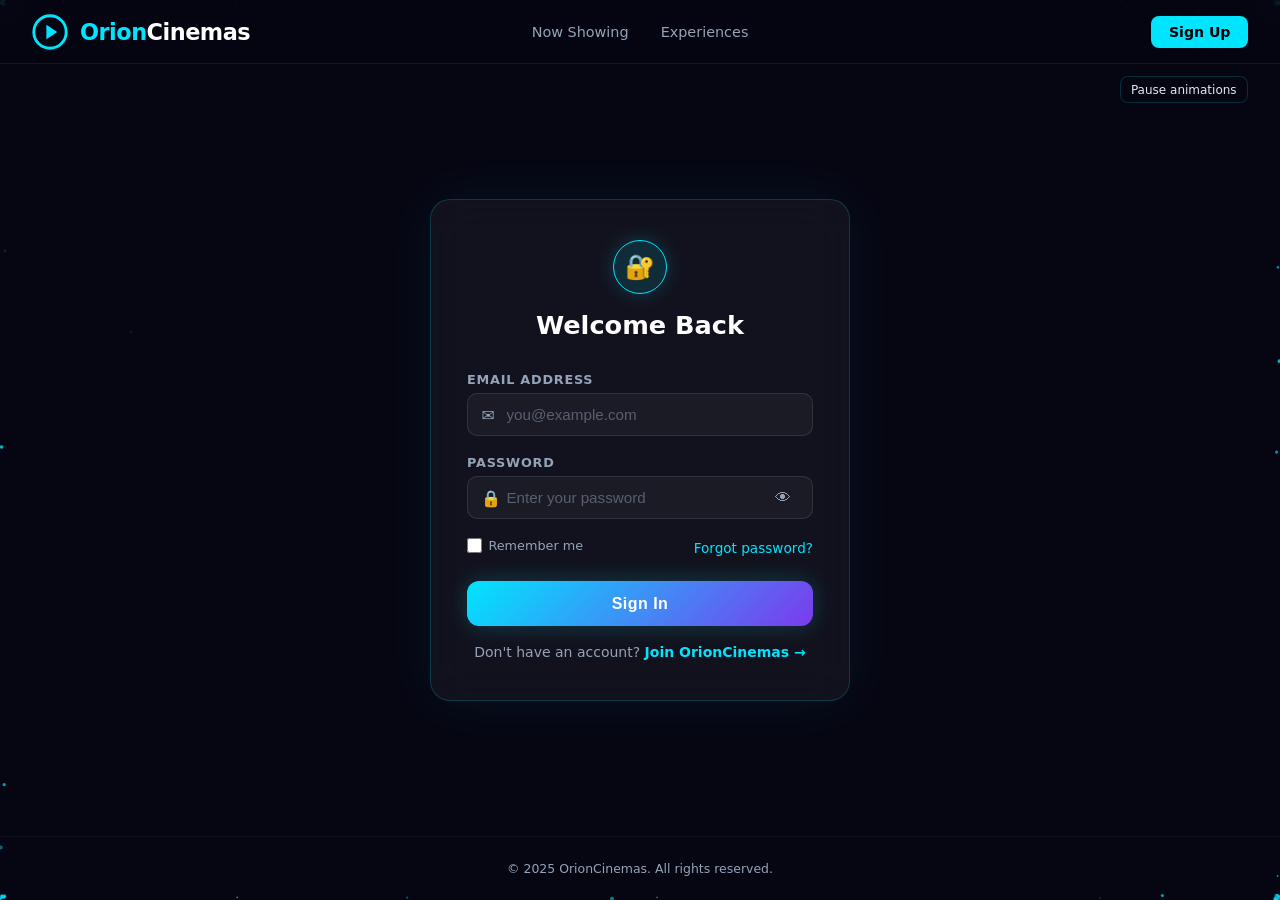
==== commit d111a1e8: "movie posters" ====
--- a/booking.html
+++ b/booking.html
@@ -63,76 +63,52 @@
                         <h2 id="film-heading">Choose a film</h2>
                     </div>
                     <div class="film-grid" id="film-options" role="group" aria-label="Now showing">
-                        <button type="button" class="film-card" data-movie-id="1" data-movie-name="Cyberpunk Horizon" data-cinema="Cinema 1" aria-pressed="false">
-                            <span class="film-card-poster poster-art poster-art-horizon" aria-hidden="true">
-                                <span class="poster-kicker">AN ORION ORIGINAL</span>
-                                <span class="poster-title">CYBERPUNK<br>HORIZON</span>
-                                <span class="poster-caption">THE CITY NEVER SLEEPS</span>
-                            </span>
+                        <button type="button" class="film-card" data-movie-id="1" data-movie-name="The Odyssey" data-cinema="Cinema 1" aria-pressed="false">
+                            <span class="film-card-poster poster-art poster-art-horizon" aria-hidden="true"></span>
                             <span class="film-card-info">
-                                <strong>Cyberpunk Horizon</strong>
+                                <strong>The Odyssey</strong>
                                 <span class="film-room">Cinema 1</span>
-                                <span>Sci-Fi / Action · 2h 25m</span>
+                                <span>Now showing</span>
                             </span>
                         </button>
-                        <button type="button" class="film-card" data-movie-id="2" data-movie-name="Starlight Echoes" data-cinema="Cinema 2" aria-pressed="false">
-                            <span class="film-card-poster poster-art poster-art-starlight" aria-hidden="true">
-                                <span class="poster-kicker">A STORY ACROSS TIME</span>
-                                <span class="poster-title">STARLIGHT<br>ECHOES</span>
-                                <span class="poster-caption">SOME SIGNALS FIND THEIR WAY HOME</span>
-                            </span>
+                        <button type="button" class="film-card" data-movie-id="2" data-movie-name="Pacific Rim" data-cinema="Cinema 2" aria-pressed="false">
+                            <span class="film-card-poster poster-art poster-art-starlight" aria-hidden="true"></span>
                             <span class="film-card-info">
-                                <strong>Starlight Echoes</strong>
+                                <strong>Pacific Rim</strong>
                                 <span class="film-room">Cinema 2</span>
-                                <span>Drama / Sci-Fi · 1h 58m</span>
+                                <span>Now showing</span>
                             </span>
                         </button>
-                        <button type="button" class="film-card" data-movie-id="3" data-movie-name="Velocity Unleashed" data-cinema="Cinema 3" aria-pressed="false">
-                            <span class="film-card-poster poster-art poster-art-velocity" aria-hidden="true">
-                                <span class="poster-kicker">NO SECOND LAP</span>
-                                <span class="poster-title">VELOCITY<br>UNLEASHED</span>
-                                <span class="poster-caption">EVERY TURN COUNTS</span>
-                            </span>
+                        <button type="button" class="film-card" data-movie-id="3" data-movie-name="Avengers: Doomsday" data-cinema="Cinema 3" aria-pressed="false">
+                            <span class="film-card-poster poster-art poster-art-velocity" aria-hidden="true"></span>
                             <span class="film-card-info">
-                                <strong>Velocity Unleashed</strong>
+                                <strong>Avengers: Doomsday</strong>
                                 <span class="film-room">Cinema 3</span>
-                                <span>Action / Thriller · 2h 10m</span>
+                                <span>Now showing</span>
                             </span>
                         </button>
-                        <button type="button" class="film-card" data-movie-id="4" data-movie-name="The Last Signal" data-cinema="Cinema 4" aria-pressed="false">
-                            <span class="film-card-poster poster-art poster-art-signal" aria-hidden="true">
-                                <span class="poster-kicker">WHEN THE WORLD GOES QUIET</span>
-                                <span class="poster-title">THE LAST<br>SIGNAL</span>
-                                <span class="poster-caption">ONE VOICE CAN CHANGE EVERYTHING</span>
-                            </span>
+                        <button type="button" class="film-card" data-movie-id="4" data-movie-name="Toy Story 5" data-cinema="Cinema 4" aria-pressed="false">
+                            <span class="film-card-poster poster-art poster-art-signal" aria-hidden="true"></span>
                             <span class="film-card-info">
-                                <strong>The Last Signal</strong>
+                                <strong>Toy Story 5</strong>
                                 <span class="film-room">Cinema 4</span>
-                                <span>Mystery / Sci-Fi · 2h 04m</span>
+                                <span>Now showing</span>
                             </span>
                         </button>
-                        <button type="button" class="film-card" data-movie-id="5" data-movie-name="Midnight in Marseille" data-cinema="Cinema 1" aria-pressed="false">
-                            <span class="film-card-poster poster-art poster-art-midnight" aria-hidden="true">
-                                <span class="poster-kicker">ONE NIGHT. NO ALIBIS.</span>
-                                <span class="poster-title">MIDNIGHT<br>IN MARSEILLE</span>
-                                <span class="poster-caption">THE CITY KEEPS ITS SECRETS</span>
-                            </span>
+                        <button type="button" class="film-card" data-movie-id="5" data-movie-name="New Resident Evil" data-cinema="Cinema 1" aria-pressed="false">
+                            <span class="film-card-poster poster-art poster-art-midnight" aria-hidden="true"></span>
                             <span class="film-card-info">
-                                <strong>Midnight in Marseille</strong>
+                                <strong>New Resident Evil</strong>
                                 <span class="film-room">Cinema 1</span>
-                                <span>Crime / Drama · 1h 52m</span>
+                                <span>Now showing</span>
                             </span>
                         </button>
-                        <button type="button" class="film-card" data-movie-id="6" data-movie-name="Wildwood" data-cinema="Cinema 2" aria-pressed="false">
-                            <span class="film-card-poster poster-art poster-art-wildwood" aria-hidden="true">
-                                <span class="poster-kicker">FOLLOW THE OLD TRAIL</span>
-                                <span class="poster-title">WILDWOOD</span>
-                                <span class="poster-caption">SOME PLACES REMEMBER</span>
-                            </span>
+                        <button type="button" class="film-card" data-movie-id="6" data-movie-name="Project Hail Mary" data-cinema="Cinema 2" aria-pressed="false">
+                            <span class="film-card-poster poster-art poster-art-hailmary" aria-hidden="true"></span>
                             <span class="film-card-info">
-                                <strong>Wildwood</strong>
+                                <strong>Project Hail Mary</strong>
                                 <span class="film-room">Cinema 2</span>
-                                <span>Adventure / Fantasy · 2h 01m</span>
+                                <span>Now showing</span>
                             </span>
                         </button>
                     </div>
@@ -194,7 +170,7 @@
                 <p class="dashboard-eyebrow">YOUR BOOKING</p>
                 <h2 id="summary-heading">Order summary</h2>
                 <dl class="summary-details">
-                    <div><dt>Film</dt><dd id="summary-film">Cyberpunk Horizon</dd></div>
+                    <div><dt>Film</dt><dd id="summary-film">The Odyssey</dd></div>
                     <div><dt>Cinema</dt><dd id="summary-cinema">Cinema 1</dd></div>
                     <div><dt>Screening</dt><dd><span id="summary-date">Today</span><br><span id="summary-time">3:45 PM</span></dd></div>
                     <div><dt>Seats</dt><dd id="summary-seats">None selected</dd></div>
--- a/assets/css/components.css
+++ b/assets/css/components.css
@@ -142,10 +142,17 @@
     height: 16px;
 }
 
-.page-landing .badge-tag {
+.page-landing .movie-card-tags {
     position: absolute;
     top: 1rem;
     right: 1rem;
+    display: flex;
+    flex-direction: column;
+    align-items: flex-end;
+    gap: 0.4rem;
+}
+
+.page-landing .badge-tag {
     background: rgba(10, 12, 16, 0.85);
     backdrop-filter: blur(8px);
 }
@@ -203,6 +210,8 @@
     overflow: hidden;
     padding: 2rem;
     color: #fff;
+    background-position: center;
+    background-size: 100% 100%, contain;
 }
 
 .page-landing .poster-art::before,
@@ -213,68 +222,44 @@
 }
 
 .page-landing .poster-art-horizon {
-    background: repeating-linear-gradient(0deg, transparent 0 26px, rgba(42, 225, 238, 0.13) 27px 28px), linear-gradient(138deg, #111b32 0 32%, #115174 32% 53%, #d45248 53% 54%, #0b111c 54%);
-}
-
-.page-landing .poster-art-horizon::before {
-    inset: 20% -15% 34%;
-    border-top: 2px solid rgba(0, 242, 254, 0.7);
-    border-bottom: 1px solid rgba(0, 242, 254, 0.32);
-    transform: skewY(-18deg);
+    background: linear-gradient(0deg, rgba(0, 0, 0, 0.58), transparent 38%), url("../images/graphics/oddysey.jpg") center / contain no-repeat;
+    background-color: #060612;
 }
 
 .page-landing .poster-art-starlight {
-    background: repeating-linear-gradient(90deg, transparent 0 38px, rgba(255, 255, 255, 0.1) 39px 40px), linear-gradient(155deg, #e56f55 0 18%, #f1c48b 18% 20%, #347b79 20% 55%, #112c3b 55%);
-}
-
-.page-landing .poster-art-starlight::before {
-    inset: 37% -20% 38%;
-    border-top: 1px solid rgba(255, 243, 209, 0.8);
-    border-bottom: 1px solid rgba(255, 243, 209, 0.5);
-    transform: rotate(-15deg);
+    background: linear-gradient(0deg, rgba(0, 0, 0, 0.58), transparent 38%), url("../images/graphics/pacificrim.jpg") center / contain no-repeat;
+    background-color: #060612;
 }
 
 .page-landing .poster-art-velocity {
-    background: repeating-linear-gradient(165deg, transparent 0 35px, rgba(255, 255, 255, 0.14) 36px 39px), linear-gradient(150deg, #d65b45 0 18%, #27384a 18% 50%, #111923 50%);
-}
-
-.page-landing .poster-art-velocity::before {
-    inset: 30% -15% 25%;
-    border-top: 3px solid rgba(255, 199, 110, 0.9);
-    border-bottom: 1px solid rgba(255, 199, 110, 0.4);
-    transform: skewY(16deg);
+    background: linear-gradient(0deg, rgba(0, 0, 0, 0.58), transparent 38%), url("../images/graphics/avengers.jpg") center / contain no-repeat;
+    background-color: #060612;
 }
 
 .page-landing .poster-art-signal {
-    background: repeating-linear-gradient(90deg, transparent 0 42px, rgba(255, 255, 255, 0.08) 43px 44px), linear-gradient(145deg, #1d2737 0 36%, #526277 36% 38%, #171d29 38% 62%, #b05b49 62% 64%, #10151e 64%);
-}
-
-.page-landing .poster-art-signal::before {
-    inset: 24% -12% 33%;
-    border-top: 1px solid rgba(255, 190, 130, 0.85);
-    border-bottom: 1px solid rgba(255, 190, 130, 0.4);
-    transform: rotate(12deg);
+    background: linear-gradient(0deg, rgba(0, 0, 0, 0.58), transparent 38%), url("../images/graphics/toystory.jpg") center / contain no-repeat;
+    background-color: #060612;
 }
 
 .page-landing .poster-art-midnight {
-    background: repeating-linear-gradient(0deg, transparent 0 32px, rgba(255, 200, 125, 0.09) 33px 34px), linear-gradient(155deg, #25233c 0 28%, #ba6346 28% 30%, #26384a 30% 58%, #131824 58%);
-}
-
-.page-landing .poster-art-midnight::before {
-    inset: 43% -15% 20%;
-    border-top: 2px solid rgba(255, 190, 120, 0.8);
-    transform: skewY(-12deg);
-}
-
-.page-landing .poster-art-wildwood {
-    background: repeating-linear-gradient(135deg, transparent 0 34px, rgba(217, 240, 191, 0.09) 35px 36px), linear-gradient(145deg, #b27b54 0 18%, #526f58 18% 44%, #243e39 44% 72%, #152723 72%);
-}
-
-.page-landing .poster-art-wildwood::before {
-    inset: 28% -18% 30%;
-    border-top: 2px solid rgba(213, 230, 171, 0.75);
-    border-bottom: 1px solid rgba(213, 230, 171, 0.4);
-    transform: skewY(14deg);
+    background: linear-gradient(0deg, rgba(0, 0, 0, 0.58), transparent 38%), url("../images/graphics/residentevil.jpg") center / contain no-repeat;
+    background-color: #060612;
+}
+
+.page-landing .poster-art-hailmary {
+    background: linear-gradient(0deg, rgba(0, 0, 0, 0.58), transparent 38%), url("../images/graphics/projecthailmary.jpg") center / contain no-repeat;
+    background-color: #060612;
+}
+
+/* Keep each portrait poster proportional and slightly inset within its card. */
+.page-landing .poster-art-horizon,
+.page-landing .poster-art-starlight,
+.page-landing .poster-art-velocity,
+.page-landing .poster-art-signal,
+.page-landing .poster-art-midnight,
+.page-landing .poster-art-hailmary {
+    background-position: center;
+    background-size: 100% 100%, auto 90%;
 }
 
 .page-landing .poster-kicker,
@@ -284,6 +269,16 @@
     font-size: 0.68rem;
     font-weight: 700;
     letter-spacing: 0.1em;
+}
+
+.page-landing .poster-caption {
+    align-self: center;
+    margin-top: auto;
+    padding: 0.4rem 0.6rem;
+    border-radius: 0.35rem;
+    background: rgba(6, 6, 18, 0.72);
+    text-align: center;
+    overflow-wrap: anywhere;
 }
 
 .page-landing .poster-title {
--- a/assets/css/booking.css
+++ b/assets/css/booking.css
@@ -233,6 +233,8 @@
     min-height: 155px;
     height: 155px;
     padding: 0.8rem;
+    background-size: 100% 100%, contain;
+    background-color: #060612;
 }
 
 .page-dashboard .film-card-poster .poster-kicker,
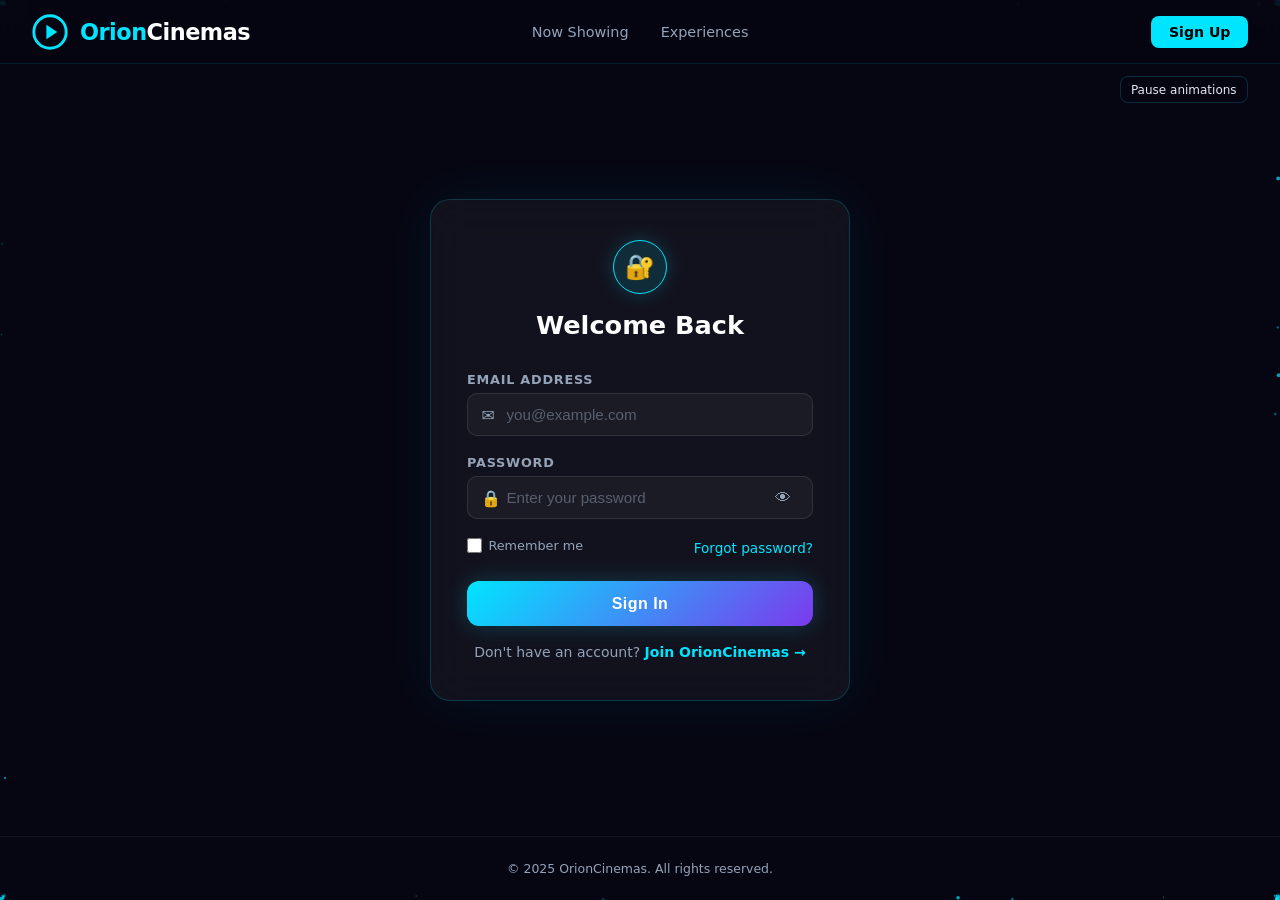
==== commit d1e84a68: "new animations" ====
--- a/booking.html
+++ b/booking.html
@@ -30,7 +30,6 @@
                 <h1>Plan your screening</h1>
                 <p class="dashboard-intro">Choose your film, screening, and seats. Your selection stays visible as you move through each step.</p>
             </div>
-            <a class="text-link" href="index.html#movies">Browse all films</a>
         </div>
 
         <nav class="booking-progress" aria-label="Booking progress">
@@ -64,7 +63,8 @@
                     </div>
                     <div class="film-grid" id="film-options" role="group" aria-label="Now showing">
                         <button type="button" class="film-card" data-movie-id="1" data-movie-name="The Odyssey" data-cinema="Cinema 1" aria-pressed="false">
-                            <span class="film-card-poster poster-art poster-art-horizon" aria-hidden="true"></span>
+                            <span class="film-card-poster-clip" aria-hidden="true"><span class="film-card-poster poster-art poster-art-horizon"></span></span>
+                            <span class="badge badge-tag film-card-rating">R-13</span>
                             <span class="film-card-info">
                                 <strong>The Odyssey</strong>
                                 <span class="film-room">Cinema 1</span>
@@ -72,7 +72,8 @@
                             </span>
                         </button>
                         <button type="button" class="film-card" data-movie-id="2" data-movie-name="Pacific Rim" data-cinema="Cinema 2" aria-pressed="false">
-                            <span class="film-card-poster poster-art poster-art-starlight" aria-hidden="true"></span>
+                            <span class="film-card-poster-clip" aria-hidden="true"><span class="film-card-poster poster-art poster-art-starlight"></span></span>
+                            <span class="badge badge-tag film-card-rating">PG</span>
                             <span class="film-card-info">
                                 <strong>Pacific Rim</strong>
                                 <span class="film-room">Cinema 2</span>
@@ -80,7 +81,8 @@
                             </span>
                         </button>
                         <button type="button" class="film-card" data-movie-id="3" data-movie-name="Avengers: Doomsday" data-cinema="Cinema 3" aria-pressed="false">
-                            <span class="film-card-poster poster-art poster-art-velocity" aria-hidden="true"></span>
+                            <span class="film-card-poster-clip" aria-hidden="true"><span class="film-card-poster poster-art poster-art-velocity"></span></span>
+                            <span class="badge badge-tag film-card-rating">R-13</span>
                             <span class="film-card-info">
                                 <strong>Avengers: Doomsday</strong>
                                 <span class="film-room">Cinema 3</span>
@@ -88,7 +90,8 @@
                             </span>
                         </button>
                         <button type="button" class="film-card" data-movie-id="4" data-movie-name="Toy Story 5" data-cinema="Cinema 4" aria-pressed="false">
-                            <span class="film-card-poster poster-art poster-art-signal" aria-hidden="true"></span>
+                            <span class="film-card-poster-clip" aria-hidden="true"><span class="film-card-poster poster-art poster-art-signal"></span></span>
+                            <span class="badge badge-tag film-card-rating">G</span>
                             <span class="film-card-info">
                                 <strong>Toy Story 5</strong>
                                 <span class="film-room">Cinema 4</span>
@@ -96,15 +99,17 @@
                             </span>
                         </button>
                         <button type="button" class="film-card" data-movie-id="5" data-movie-name="New Resident Evil" data-cinema="Cinema 1" aria-pressed="false">
-                            <span class="film-card-poster poster-art poster-art-midnight" aria-hidden="true"></span>
-                            <span class="film-card-info">
-                                <strong>New Resident Evil</strong>
+                            <span class="film-card-poster-clip" aria-hidden="true"><span class="film-card-poster poster-art poster-art-midnight"></span></span>
+                            <span class="badge badge-tag film-card-rating">R-16</span>
+                            <span class="film-card-info">
+                                <strong>Resident Evil</strong>
                                 <span class="film-room">Cinema 1</span>
                                 <span>Now showing</span>
                             </span>
                         </button>
                         <button type="button" class="film-card" data-movie-id="6" data-movie-name="Project Hail Mary" data-cinema="Cinema 2" aria-pressed="false">
-                            <span class="film-card-poster poster-art poster-art-hailmary" aria-hidden="true"></span>
+                            <span class="film-card-poster-clip" aria-hidden="true"><span class="film-card-poster poster-art poster-art-hailmary"></span></span>
+                            <span class="badge badge-tag film-card-rating">R-18</span>
                             <span class="film-card-info">
                                 <strong>Project Hail Mary</strong>
                                 <span class="film-room">Cinema 2</span>
@@ -115,7 +120,10 @@
                 </section>
 
                 <section class="booking-section" id="date-section" aria-labelledby="date-heading" hidden>
-                    <button type="button" class="booking-back" id="change-film">← Choose a different film</button>
+                    <button type="button" class="booking-back" id="change-film">
+                        <span class="booking-back-arrow" aria-hidden="true">←</span>
+                        <span>Choose a different film</span>
+                    </button>
                     <div class="section-title-row">
                         <span class="step-number" aria-hidden="true">02</span>
                         <h2 id="date-heading">Choose a date</h2>
--- a/assets/css/main.css
+++ b/assets/css/main.css
@@ -154,6 +154,10 @@
     .page-landing .nav-links {
         display: none;
     }
+
+    .page-landing .movie-grid {
+        grid-template-columns: minmax(0, 320px);
+    }
 }
 
 .page-landing .hero-content {
@@ -201,7 +205,8 @@
 
 .page-landing .movie-grid {
     display: grid;
-    grid-template-columns: repeat(auto-fit, minmax(300px, 1fr));
+    grid-template-columns: repeat(auto-fit, minmax(260px, 320px));
+    justify-content: center;
     gap: 2.5rem;
 }
 
--- a/assets/css/animations.css
+++ b/assets/css/animations.css
@@ -106,7 +106,7 @@
 .page-landing .card-inner {
     position: relative;
     width: 100%;
-    height: 420px;
+    height: 450px;
     transition: transform 0.8s ease-in-out;
     transform-style: preserve-3d;
     border-radius: var(--radius-md);
@@ -186,7 +186,7 @@
     }
 
     .page-landing .card-front {
-        height: 420px;
+        height: 450px;
     }
 
     .page-landing .card-back {
--- a/assets/css/components.css
+++ b/assets/css/components.css
@@ -262,23 +262,12 @@
     background-size: 100% 100%, auto 90%;
 }
 
-.page-landing .poster-kicker,
-.page-landing .poster-caption {
+.page-landing .poster-kicker {
     max-width: 17rem;
     color: rgba(255, 255, 255, 0.78);
     font-size: 0.68rem;
     font-weight: 700;
     letter-spacing: 0.1em;
-}
-
-.page-landing .poster-caption {
-    align-self: center;
-    margin-top: auto;
-    padding: 0.4rem 0.6rem;
-    border-radius: 0.35rem;
-    background: rgba(6, 6, 18, 0.72);
-    text-align: center;
-    overflow-wrap: anywhere;
 }
 
 .page-landing .poster-title {
--- a/assets/css/booking.css
+++ b/assets/css/booking.css
@@ -153,18 +153,41 @@
 }
 
 .page-dashboard .booking-back {
+    display: inline-flex;
+    align-items: center;
+    gap: 0.55rem;
     margin-bottom: 1.1rem;
-    padding: 0;
-    border: 0;
-    background: transparent;
+    padding: 0.5rem 0.85rem;
+    border: 1px solid rgba(0, 242, 254, 0.32);
+    border-radius: 999px;
+    background: rgba(0, 242, 254, 0.06);
     color: var(--accent-cyan);
     font: inherit;
     font-size: 0.84rem;
     cursor: pointer;
+    transition: transform 0.22s ease, border-color 0.22s ease, background-color 0.22s ease, box-shadow 0.22s ease, color 0.22s ease;
 }
 
 .page-dashboard .booking-back:hover {
+    transform: translateX(-3px);
+    border-color: var(--accent-cyan);
+    background: rgba(0, 242, 254, 0.14);
+    box-shadow: 0 0 16px rgba(0, 242, 254, 0.16);
     color: var(--text-main);
+}
+
+.page-dashboard .booking-back-arrow {
+    display: inline-block;
+    transition: transform 0.22s ease;
+}
+
+.page-dashboard .booking-back:hover .booking-back-arrow {
+    transform: translateX(-3px);
+}
+
+.page-dashboard .booking-back:focus-visible {
+    outline: 2px solid var(--accent-cyan);
+    outline-offset: 3px;
 }
 
 .page-dashboard .section-title-row {
@@ -206,6 +229,7 @@
 }
 
 .page-dashboard .film-card {
+    position: relative;
     min-width: 0;
     overflow: hidden;
     padding: 0;
@@ -224,17 +248,44 @@
     border-color: var(--border-glow);
 }
 
-.page-dashboard .film-card[aria-pressed="true"] {
-    border-color: var(--accent-cyan);
-    box-shadow: 0 0 0 2px var(--border-glow);
+.page-dashboard .film-card-poster-clip {
+    display: block;
+    height: 155px;
+    overflow: hidden;
 }
 
 .page-dashboard .film-card-poster {
+    position: relative;
+    display: block;
     min-height: 155px;
     height: 155px;
     padding: 0.8rem;
     background-size: 100% 100%, contain;
     background-color: #060612;
+    transform: scale(1);
+    transition: transform 0.45s cubic-bezier(0.2, 0.7, 0.25, 1);
+}
+
+.page-dashboard .film-card:hover .film-card-poster,
+.page-dashboard .film-card:focus-visible .film-card-poster {
+    transform: scale(1.06);
+}
+
+.page-dashboard .film-card-rating {
+    position: absolute;
+    top: 0.65rem;
+    right: 0.65rem;
+    z-index: 1;
+    padding: 0.32rem 0.75rem;
+    font-size: 0.75rem;
+    transition: background-color 0.2s ease, border-color 0.2s ease, color 0.2s ease, box-shadow 0.2s ease;
+}
+
+.page-dashboard .film-card:hover .film-card-rating {
+    border-color: var(--accent-cyan);
+    background: var(--accent-cyan);
+    color: #061018;
+    box-shadow: 0 0 14px rgba(0, 242, 254, 0.45);
 }
 
 .page-dashboard .film-card-poster .poster-kicker,
@@ -250,6 +301,25 @@
     display: grid;
     gap: 0.3rem;
     padding: 0.8rem;
+}
+
+.page-dashboard .film-card-info > * {
+    transform: translateY(0);
+    transition: transform 0.3s cubic-bezier(0.2, 0.7, 0.25, 1);
+}
+
+.page-dashboard .film-card:hover .film-card-info > strong {
+    transform: translateY(-2px);
+}
+
+.page-dashboard .film-card:hover .film-card-info > .film-room {
+    transform: translateY(-3px);
+    transition-delay: 0.04s;
+}
+
+.page-dashboard .film-card:hover .film-card-info > span:last-child {
+    transform: translateY(-4px);
+    transition-delay: 0.08s;
 }
 
 .page-dashboard .film-room {
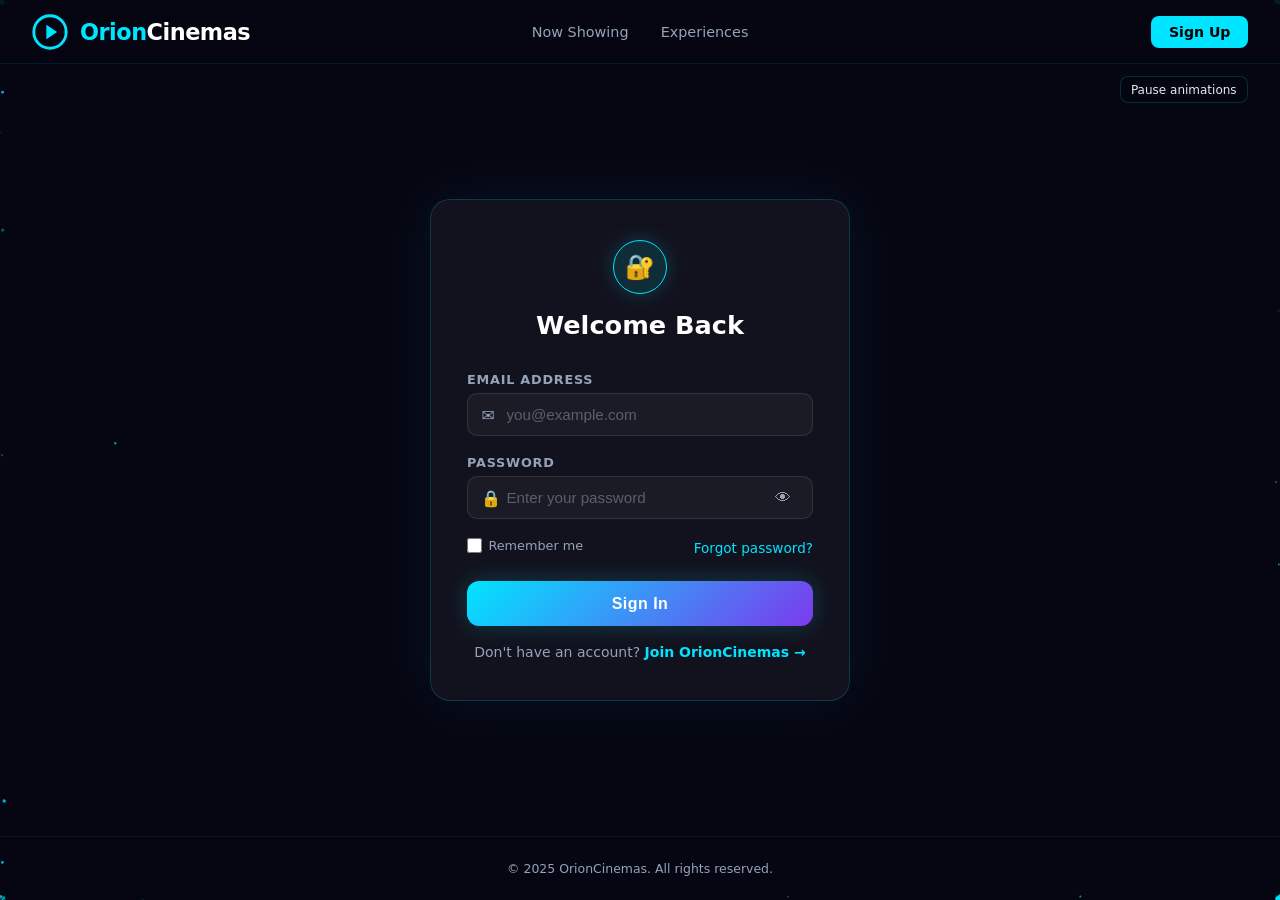
==== commit a141151e: "new animations" ====
--- a/booking.html
+++ b/booking.html
@@ -64,7 +64,7 @@
                     <div class="film-grid" id="film-options" role="group" aria-label="Now showing">
                         <button type="button" class="film-card" data-movie-id="1" data-movie-name="The Odyssey" data-cinema="Cinema 1" aria-pressed="false">
                             <span class="film-card-poster-clip" aria-hidden="true"><span class="film-card-poster poster-art poster-art-horizon"></span></span>
-                            <span class="badge badge-tag film-card-rating">R-13</span>
+                            <span class="badge badge-tag film-card-rating film-card-rating-restricted">R-13</span>
                             <span class="film-card-info">
                                 <strong>The Odyssey</strong>
                                 <span class="film-room">Cinema 1</span>
@@ -73,7 +73,7 @@
                         </button>
                         <button type="button" class="film-card" data-movie-id="2" data-movie-name="Pacific Rim" data-cinema="Cinema 2" aria-pressed="false">
                             <span class="film-card-poster-clip" aria-hidden="true"><span class="film-card-poster poster-art poster-art-starlight"></span></span>
-                            <span class="badge badge-tag film-card-rating">PG</span>
+                            <span class="badge badge-tag film-card-rating film-card-rating-blue">PG</span>
                             <span class="film-card-info">
                                 <strong>Pacific Rim</strong>
                                 <span class="film-room">Cinema 2</span>
@@ -82,7 +82,7 @@
                         </button>
                         <button type="button" class="film-card" data-movie-id="3" data-movie-name="Avengers: Doomsday" data-cinema="Cinema 3" aria-pressed="false">
                             <span class="film-card-poster-clip" aria-hidden="true"><span class="film-card-poster poster-art poster-art-velocity"></span></span>
-                            <span class="badge badge-tag film-card-rating">R-13</span>
+                            <span class="badge badge-tag film-card-rating film-card-rating-restricted">R-13</span>
                             <span class="film-card-info">
                                 <strong>Avengers: Doomsday</strong>
                                 <span class="film-room">Cinema 3</span>
@@ -91,7 +91,7 @@
                         </button>
                         <button type="button" class="film-card" data-movie-id="4" data-movie-name="Toy Story 5" data-cinema="Cinema 4" aria-pressed="false">
                             <span class="film-card-poster-clip" aria-hidden="true"><span class="film-card-poster poster-art poster-art-signal"></span></span>
-                            <span class="badge badge-tag film-card-rating">G</span>
+                            <span class="badge badge-tag film-card-rating film-card-rating-blue">G</span>
                             <span class="film-card-info">
                                 <strong>Toy Story 5</strong>
                                 <span class="film-room">Cinema 4</span>
@@ -100,7 +100,7 @@
                         </button>
                         <button type="button" class="film-card" data-movie-id="5" data-movie-name="New Resident Evil" data-cinema="Cinema 1" aria-pressed="false">
                             <span class="film-card-poster-clip" aria-hidden="true"><span class="film-card-poster poster-art poster-art-midnight"></span></span>
-                            <span class="badge badge-tag film-card-rating">R-16</span>
+                            <span class="badge badge-tag film-card-rating film-card-rating-restricted">R-16</span>
                             <span class="film-card-info">
                                 <strong>Resident Evil</strong>
                                 <span class="film-room">Cinema 1</span>
@@ -109,7 +109,7 @@
                         </button>
                         <button type="button" class="film-card" data-movie-id="6" data-movie-name="Project Hail Mary" data-cinema="Cinema 2" aria-pressed="false">
                             <span class="film-card-poster-clip" aria-hidden="true"><span class="film-card-poster poster-art poster-art-hailmary"></span></span>
-                            <span class="badge badge-tag film-card-rating">R-18</span>
+                            <span class="badge badge-tag film-card-rating film-card-rating-blue">PG-13</span>
                             <span class="film-card-info">
                                 <strong>Project Hail Mary</strong>
                                 <span class="film-room">Cinema 2</span>
--- a/assets/css/main.css
+++ b/assets/css/main.css
@@ -42,6 +42,10 @@
 }
 
 /* Base Reset & Layout */
+html {
+    scroll-behavior: smooth;
+}
+
 body.page-landing,
 body.page-landing *,
 body.page-landing *::before,
@@ -158,6 +162,7 @@
     .page-landing .movie-grid {
         grid-template-columns: minmax(0, 320px);
     }
+
 }
 
 .page-landing .hero-content {
@@ -189,6 +194,7 @@
     max-width: 1280px;
     margin: 6rem auto;
     padding: 0 2rem;
+    scroll-margin-top: calc(64px + 1.5rem);
 }
 
 .page-landing .section-header {
@@ -201,6 +207,12 @@
 .page-landing .section-header h2 {
     font-size: 2.2rem;
     font-weight: 800;
+}
+
+@media (prefers-reduced-motion: reduce) {
+    html {
+        scroll-behavior: auto;
+    }
 }
 
 .page-landing .movie-grid {
@@ -208,6 +220,62 @@
     grid-template-columns: repeat(auto-fit, minmax(260px, 320px));
     justify-content: center;
     gap: 2.5rem;
+}
+
+/* Upcoming films use teaser cards rather than the now-showing flip cards. */
+.page-landing .upcoming-showcase {
+    position: relative;
+    overflow: hidden;
+    padding: 5rem max(2rem, calc((100% - 1280px) / 2));
+    background:
+        radial-gradient(ellipse at 50% 0%, rgba(127, 0, 255, 0.16), transparent 58%),
+        linear-gradient(180deg, #10111d 0%, #0a0c10 100%);
+    border-top: 1px solid rgba(167, 139, 250, 0.22);
+    border-bottom: 1px solid rgba(167, 139, 250, 0.16);
+    scroll-margin-top: calc(64px + 1.5rem);
+}
+
+.page-landing .upcoming-heading {
+    max-width: 1280px;
+    margin: 0 auto 2rem;
+}
+
+.page-landing .upcoming-heading h2 {
+    margin: 0.35rem 0 0.5rem;
+    font-size: 2.2rem;
+    font-weight: 800;
+}
+
+.page-landing .upcoming-heading > p:last-child {
+    color: var(--text-muted);
+}
+
+.page-landing .upcoming-eyebrow {
+    color: #c4b5fd;
+    font-size: 0.75rem;
+    font-weight: 700;
+    letter-spacing: 0.16em;
+    text-transform: uppercase;
+}
+
+.page-landing .upcoming-grid {
+    display: grid;
+    grid-template-columns: repeat(3, minmax(0, 1fr));
+    gap: 1.5rem;
+    max-width: 1280px;
+    margin: 0 auto;
+}
+
+@media (max-width: 900px) {
+    .page-landing .upcoming-grid {
+        grid-template-columns: repeat(2, minmax(0, 1fr));
+    }
+}
+
+@media (max-width: 520px) {
+    .page-landing .upcoming-grid {
+        grid-template-columns: minmax(0, 1fr);
+    }
 }
 
 /* Features Section */
--- a/assets/css/animations.css
+++ b/assets/css/animations.css
@@ -159,6 +159,20 @@
         animation: none;
     }
 
+    .page-landing .nav-actions .btn-ghost,
+    .page-landing .nav-actions .btn-vip {
+        transition: none;
+    }
+
+    .page-landing .nav-actions .btn-ghost:hover,
+    .page-landing .nav-actions .btn-ghost:focus-visible,
+    .page-landing .nav-actions .btn-ghost:active,
+    .page-landing .nav-actions .btn-vip:hover,
+    .page-landing .nav-actions .btn-vip:focus-visible,
+    .page-landing .nav-actions .btn-vip:active {
+        transform: none;
+    }
+
     .page-landing .btn-movie-page {
         transition: none;
     }
--- a/assets/css/components.css
+++ b/assets/css/components.css
@@ -53,7 +53,7 @@
     font-size: 0.88rem;
     text-decoration: none;
     cursor: pointer;
-    transition: border-color 0.2s, color 0.2s, opacity 0.2s;
+    transition: transform 0.22s var(--ease-out-back), border-color 0.2s, color 0.2s, opacity 0.2s, box-shadow 0.22s ease;
 }
 
 .page-landing .nav-actions .btn-ghost {
@@ -62,9 +62,16 @@
     background: transparent;
 }
 
-.page-landing .nav-actions .btn-ghost:hover {
+.page-landing .nav-actions .btn-ghost:hover,
+.page-landing .nav-actions .btn-ghost:focus-visible {
+    transform: translateY(-2px);
     border-color: #00e5ff;
     color: #00e5ff;
+    box-shadow: 0 5px 16px rgba(0, 229, 255, 0.18);
+}
+
+.page-landing .nav-actions .btn-ghost:active {
+    transform: translateY(0) scale(0.97);
 }
 
 .page-landing .nav-actions .btn-vip {
@@ -74,8 +81,15 @@
     font-weight: 700;
 }
 
-.page-landing .nav-actions .btn-vip:hover {
-    opacity: 0.85;
+.page-landing .nav-actions .btn-vip:hover,
+.page-landing .nav-actions .btn-vip:focus-visible {
+    transform: translateY(-2px) scale(1.04);
+    opacity: 1;
+    box-shadow: 0 6px 18px rgba(0, 229, 255, 0.28);
+}
+
+.page-landing .nav-actions .btn-vip:active {
+    transform: translateY(0) scale(0.97);
 }
 
 .page-landing .btn-hero {
@@ -155,6 +169,18 @@
 .page-landing .badge-tag {
     background: rgba(10, 12, 16, 0.85);
     backdrop-filter: blur(8px);
+}
+
+.page-landing .badge-tag-restricted {
+    border-color: rgba(248, 113, 113, 0.72);
+    background: rgba(127, 29, 29, 0.88);
+    color: #fecaca;
+}
+
+.page-landing .badge-tag-blue {
+    border-color: rgba(96, 165, 250, 0.72);
+    background: rgba(30, 64, 115, 0.88);
+    color: #bfdbfe;
 }
 
 .page-landing .movie-pagination {
@@ -262,6 +288,166 @@
     background-size: 100% 100%, auto 90%;
 }
 
+.page-landing .upcoming-card {
+    overflow: hidden;
+    border: 1px solid rgba(167, 139, 250, 0.2);
+    border-radius: var(--radius-md);
+    background: rgba(18, 22, 32, 0.88);
+    transition: transform 0.3s var(--ease-smooth), border-color 0.3s ease, box-shadow 0.3s ease;
+}
+
+.page-landing .upcoming-card:hover {
+    transform: translateY(-6px);
+    border-color: rgba(196, 181, 253, 0.65);
+    box-shadow: 0 16px 36px rgba(38, 20, 72, 0.32);
+}
+
+.page-landing .upcoming-art {
+    position: relative;
+    display: grid;
+    height: 180px;
+    min-height: 180px;
+    place-items: center;
+    overflow: hidden;
+    isolation: isolate;
+}
+
+.page-landing .upcoming-art::before,
+.page-landing .upcoming-art::after {
+    position: absolute;
+    content: '';
+}
+
+.page-landing .upcoming-art::before {
+    width: 150px;
+    height: 150px;
+    border: 1px solid rgba(255, 255, 255, 0.38);
+    border-radius: 50%;
+    box-shadow: 0 0 0 18px rgba(255, 255, 255, 0.04), 0 0 0 38px rgba(255, 255, 255, 0.035);
+    transform: rotate(-24deg) scaleX(1.65);
+    transition: transform 0.5s var(--ease-smooth);
+}
+
+.page-landing .upcoming-card:hover .upcoming-art::before {
+    transform: rotate(-12deg) scaleX(1.8);
+}
+
+.page-landing .upcoming-art::after {
+    width: 72px;
+    height: 72px;
+    border-radius: 50%;
+    background: rgba(255, 255, 255, 0.18);
+    filter: blur(1px);
+}
+
+.page-landing .upcoming-art-orbit {
+    background: radial-gradient(circle at 50% 45%, rgba(87, 67, 181, 0.72), transparent 34%), linear-gradient(135deg, #12152c, #293469);
+}
+
+.page-landing .upcoming-art-frontier {
+    background: radial-gradient(ellipse at 70% 50%, rgba(255, 107, 107, 0.58), transparent 34%), linear-gradient(130deg, #321d3b, #754459 55%, #d17a68);
+}
+
+.page-landing .upcoming-art-frontier::before {
+    width: 125px;
+    height: 125px;
+    border-radius: 30%;
+    transform: rotate(45deg);
+}
+
+.page-landing .upcoming-art-echoes {
+    background: radial-gradient(circle at 50% 48%, rgba(49, 184, 176, 0.52), transparent 35%), linear-gradient(135deg, #102d38, #195b66 55%, #347b78);
+}
+
+.page-landing .upcoming-art-echoes::before {
+    width: 112px;
+    height: 112px;
+    transform: rotate(40deg) scaleX(1.4);
+}
+
+.page-landing .upcoming-art-number {
+    z-index: 1;
+    color: rgba(255, 255, 255, 0.82);
+    font-size: 3rem;
+    font-weight: 800;
+    letter-spacing: 0.12em;
+    text-shadow: 0 2px 18px rgba(0, 0, 0, 0.5);
+}
+
+.page-landing .upcoming-card-info {
+    display: flex;
+    min-height: 220px;
+    align-items: center;
+    justify-content: space-between;
+    gap: 1rem;
+    padding: 1.25rem 1.4rem;
+}
+
+.page-landing .upcoming-copy {
+    min-width: 0;
+    transition: transform 0.3s var(--ease-smooth);
+}
+
+.page-landing .upcoming-card:hover .upcoming-copy {
+    transform: translateX(5px);
+}
+
+.page-landing .upcoming-poster-slot {
+    display: grid;
+    width: 104px;
+    height: 156px;
+    flex: 0 0 104px;
+    place-items: center;
+    border: 1px solid rgba(196, 181, 253, 0.24);
+    border-radius: 6px;
+    background: rgba(0, 0, 0, 0.42);
+    color: var(--text-dim);
+    font-size: 0.7rem;
+    text-align: center;
+}
+
+.page-landing .upcoming-poster-slot img {
+    display: block;
+    width: 100%;
+    height: 100%;
+    border-radius: inherit;
+    object-fit: cover;
+}
+
+.page-landing .upcoming-status {
+    display: inline-flex;
+    align-items: center;
+    gap: 0.45rem;
+    color: #c4b5fd;
+    font-size: 0.7rem;
+    font-weight: 700;
+    letter-spacing: 0.12em;
+    text-transform: uppercase;
+}
+
+.page-landing .upcoming-status::before {
+    width: 7px;
+    height: 7px;
+    border-radius: 50%;
+    background: #a78bfa;
+    content: '';
+    transition: box-shadow 0.3s ease;
+}
+
+.page-landing .upcoming-card:hover .upcoming-status::before {
+    box-shadow: 0 0 10px rgba(167, 139, 250, 0.9);
+}
+
+.page-landing .upcoming-card-info h3 {
+    margin: 0.45rem 0 0.25rem;
+    font-size: 1.2rem;
+}
+
+.page-landing .upcoming-card-info p {
+    color: var(--text-muted);
+    font-size: 0.82rem;
+}
+
 .page-landing .poster-kicker {
     max-width: 17rem;
     color: rgba(255, 255, 255, 0.78);
@@ -295,6 +481,38 @@
     font-size: 0.95rem;
     color: var(--text-muted);
     line-height: 1.5;
+}
+
+@media (prefers-reduced-motion: reduce) {
+    .page-landing .upcoming-card,
+    .page-landing .upcoming-copy,
+    .page-landing .upcoming-art::before,
+    .page-landing .upcoming-status::before {
+        transition: none;
+    }
+
+    .page-landing .upcoming-card:hover,
+    .page-landing .upcoming-card:hover .upcoming-copy {
+        transform: none;
+    }
+
+    .page-landing .upcoming-card:hover .upcoming-art::before {
+        transform: rotate(-24deg) scaleX(1.65);
+    }
+}
+
+@media (max-width: 520px) {
+    .page-landing .upcoming-card-info {
+        min-height: 190px;
+        gap: 0.75rem;
+        padding: 1rem;
+    }
+
+    .page-landing .upcoming-poster-slot {
+        width: 88px;
+        height: 132px;
+        flex-basis: 88px;
+    }
 }
 
 /* Feature Cards */
--- a/assets/css/booking.css
+++ b/assets/css/booking.css
@@ -224,7 +224,7 @@
 
 .page-dashboard .film-grid {
     display: grid;
-    grid-template-columns: repeat(auto-fit, minmax(180px, 1fr));
+    grid-template-columns: repeat(3, minmax(0, 1fr));
     gap: 0.85rem;
 }
 
@@ -288,6 +288,34 @@
     box-shadow: 0 0 14px rgba(0, 242, 254, 0.45);
 }
 
+.page-dashboard .film-card-rating-restricted {
+    border-color: rgba(248, 113, 113, 0.72);
+    background: rgba(127, 29, 29, 0.88);
+    color: #fecaca;
+}
+
+.page-dashboard .film-card:hover .film-card-rating-restricted,
+.page-dashboard .film-card:focus-visible .film-card-rating-restricted {
+    border-color: #f87171;
+    background: #991b1b;
+    color: #fff;
+    box-shadow: 0 0 14px rgba(248, 113, 113, 0.42);
+}
+
+.page-dashboard .film-card-rating-blue {
+    border-color: rgba(96, 165, 250, 0.72);
+    background: rgba(30, 64, 115, 0.88);
+    color: #bfdbfe;
+}
+
+.page-dashboard .film-card:hover .film-card-rating-blue,
+.page-dashboard .film-card:focus-visible .film-card-rating-blue {
+    border-color: #60a5fa;
+    background: #1d4ed8;
+    color: #fff;
+    box-shadow: 0 0 14px rgba(96, 165, 250, 0.42);
+}
+
 .page-dashboard .film-card-poster .poster-kicker,
 .page-dashboard .film-card-poster .poster-caption {
     font-size: 0.55rem;
@@ -791,7 +819,7 @@
     }
 
     .page-dashboard .film-grid {
-        grid-template-columns: repeat(auto-fit, minmax(145px, 1fr));
+        grid-template-columns: repeat(2, minmax(0, 1fr));
     }
 
     .page-dashboard .booking-layout {
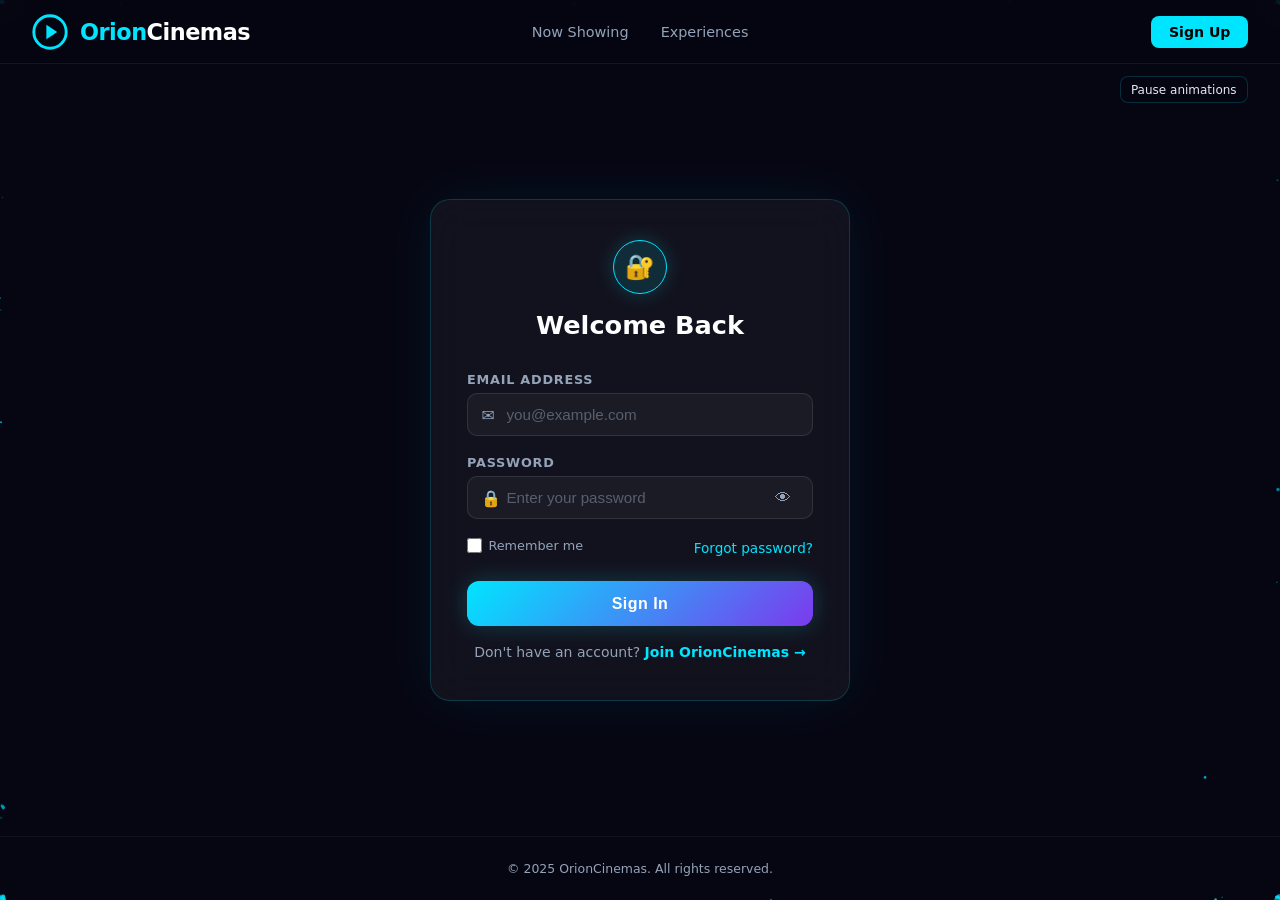
==== commit 0032a94f: "updates" ====
--- a/booking.html
+++ b/booking.html
@@ -184,9 +184,8 @@
                     <div><dt>Seats</dt><dd id="summary-seats">None selected</dd></div>
                 </dl>
                 <div class="price-breakdown">
-                    <p><span>Tickets <span id="ticket-count">0</span> × $14.50</span><strong id="ticket-total">$0.00</strong></p>
-                    <p><span>Service fee</span><strong id="service-fee">$0.00</strong></p>
-                    <p class="total-row"><span>Total</span><strong id="booking-total">$0.00</strong></p>
+                    <p><span>Tickets <span id="ticket-count">0</span> × ₱280.00</span><strong id="ticket-total">₱0.00</strong></p>
+                    <p class="total-row"><span>Total</span><strong id="booking-total">₱0.00</strong></p>
                 </div>
                 <button type="button" class="btn btn-primary checkout-button" id="checkout-button" disabled>Save demo booking</button>
                 <p class="checkout-note" id="checkout-status" role="status" aria-live="polite">Select at least one seat to continue.</p>
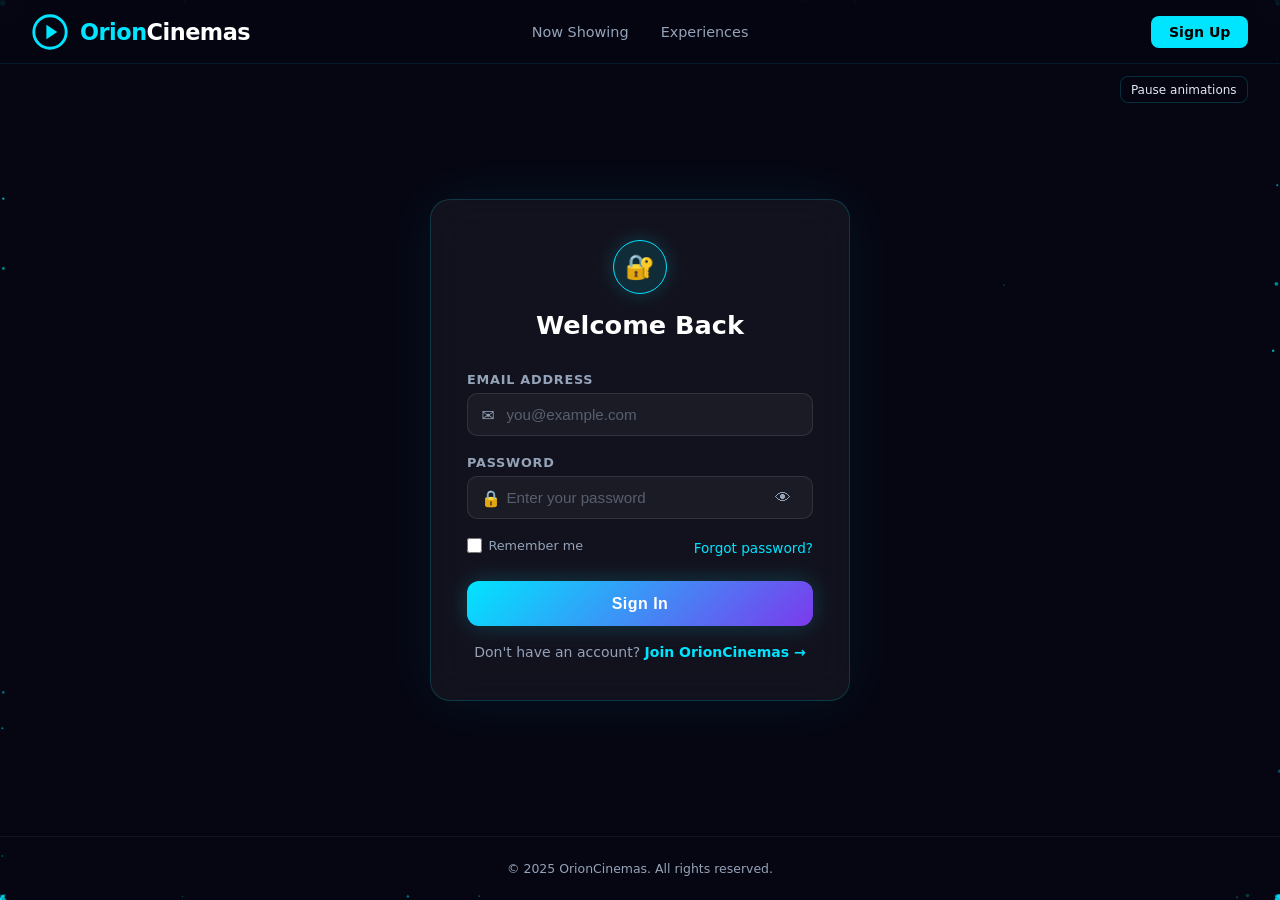
==== commit 3d717f56: "new animations added" ====
--- a/booking.html
+++ b/booking.html
@@ -1,5 +1,6 @@
 <!DOCTYPE html>
 <html lang="en">
+
 <head>
     <meta charset="UTF-8">
     <meta name="viewport" content="width=device-width, initial-scale=1.0">
@@ -10,6 +11,7 @@
     <link rel="stylesheet" href="assets/css/components.css">
     <link rel="stylesheet" href="assets/css/booking.css">
 </head>
+
 <body class="page-landing page-dashboard">
     <header class="navbar">
         <div class="nav-container">
@@ -28,7 +30,8 @@
             <div>
                 <p class="dashboard-eyebrow">ORIONCINEMAS TICKETS</p>
                 <h1>Plan your screening</h1>
-                <p class="dashboard-intro">Choose your film, screening, and seats. Your selection stays visible as you move through each step.</p>
+                <p class="dashboard-intro">Choose your film, screening, and seats. Your selection stays visible as you
+                    move through each step.</p>
             </div>
         </div>
 
@@ -51,7 +54,8 @@
                     <span>Seats</span>
                 </li>
             </ol>
-            <p class="booking-progress-status" id="booking-progress-status" aria-live="polite">Step 1 of 4: Choose a film</p>
+            <p class="booking-progress-status" id="booking-progress-status" aria-live="polite">Step 1 of 4: Choose a
+                film</p>
         </nav>
 
         <div class="booking-layout">
@@ -62,58 +66,70 @@
                         <h2 id="film-heading">Choose a film</h2>
                     </div>
                     <div class="film-grid" id="film-options" role="group" aria-label="Now showing">
-                        <button type="button" class="film-card" data-movie-id="1" data-movie-name="The Odyssey" data-cinema="Cinema 1" aria-pressed="false">
-                            <span class="film-card-poster-clip" aria-hidden="true"><span class="film-card-poster poster-art poster-art-horizon"></span></span>
+                        <button type="button" class="film-card" data-movie-id="1" data-movie-name="The Odyssey"
+                            data-cinema="Cinema 1" data-movie-price="270" aria-pressed="false">
+                            <span class="film-card-poster-clip" aria-hidden="true"><span
+                                    class="film-card-poster poster-art poster-art-horizon"></span></span>
                             <span class="badge badge-tag film-card-rating film-card-rating-restricted">R-13</span>
                             <span class="film-card-info">
                                 <strong>The Odyssey</strong>
                                 <span class="film-room">Cinema 1</span>
-                                <span>Now showing</span>
-                            </span>
-                        </button>
-                        <button type="button" class="film-card" data-movie-id="2" data-movie-name="Pacific Rim" data-cinema="Cinema 2" aria-pressed="false">
-                            <span class="film-card-poster-clip" aria-hidden="true"><span class="film-card-poster poster-art poster-art-starlight"></span></span>
+                                <span class="film-card-price-tag">₱270 / ticket</span>
+                            </span>
+                        </button>
+                        <button type="button" class="film-card" data-movie-id="2" data-movie-name="Pacific Rim"
+                            data-cinema="Cinema 2" data-movie-price="260" aria-pressed="false">
+                            <span class="film-card-poster-clip" aria-hidden="true"><span
+                                    class="film-card-poster poster-art poster-art-starlight"></span></span>
                             <span class="badge badge-tag film-card-rating film-card-rating-blue">PG</span>
                             <span class="film-card-info">
                                 <strong>Pacific Rim</strong>
                                 <span class="film-room">Cinema 2</span>
-                                <span>Now showing</span>
-                            </span>
-                        </button>
-                        <button type="button" class="film-card" data-movie-id="3" data-movie-name="Avengers: Doomsday" data-cinema="Cinema 3" aria-pressed="false">
-                            <span class="film-card-poster-clip" aria-hidden="true"><span class="film-card-poster poster-art poster-art-velocity"></span></span>
+                                <span class="film-card-price-tag">₱260 / ticket</span>
+                            </span>
+                        </button>
+                        <button type="button" class="film-card" data-movie-id="3" data-movie-name="Avengers: Doomsday"
+                            data-cinema="Cinema 3" data-movie-price="280" aria-pressed="false">
+                            <span class="film-card-poster-clip" aria-hidden="true"><span
+                                    class="film-card-poster poster-art poster-art-velocity"></span></span>
                             <span class="badge badge-tag film-card-rating film-card-rating-restricted">R-13</span>
                             <span class="film-card-info">
                                 <strong>Avengers: Doomsday</strong>
                                 <span class="film-room">Cinema 3</span>
-                                <span>Now showing</span>
-                            </span>
-                        </button>
-                        <button type="button" class="film-card" data-movie-id="4" data-movie-name="Toy Story 5" data-cinema="Cinema 4" aria-pressed="false">
-                            <span class="film-card-poster-clip" aria-hidden="true"><span class="film-card-poster poster-art poster-art-signal"></span></span>
+                                <span class="film-card-price-tag">₱280 / ticket</span>
+                            </span>
+                        </button>
+                        <button type="button" class="film-card" data-movie-id="4" data-movie-name="Toy Story 5"
+                            data-cinema="Cinema 4" data-movie-price="280" aria-pressed="false">
+                            <span class="film-card-poster-clip" aria-hidden="true"><span
+                                    class="film-card-poster poster-art poster-art-signal"></span></span>
                             <span class="badge badge-tag film-card-rating film-card-rating-blue">G</span>
                             <span class="film-card-info">
                                 <strong>Toy Story 5</strong>
                                 <span class="film-room">Cinema 4</span>
-                                <span>Now showing</span>
-                            </span>
-                        </button>
-                        <button type="button" class="film-card" data-movie-id="5" data-movie-name="New Resident Evil" data-cinema="Cinema 1" aria-pressed="false">
-                            <span class="film-card-poster-clip" aria-hidden="true"><span class="film-card-poster poster-art poster-art-midnight"></span></span>
+                                <span class="film-card-price-tag">₱280 / ticket</span>
+                            </span>
+                        </button>
+                        <button type="button" class="film-card" data-movie-id="5" data-movie-name="New Resident Evil"
+                            data-cinema="Cinema 1" data-movie-price="260" aria-pressed="false">
+                            <span class="film-card-poster-clip" aria-hidden="true"><span
+                                    class="film-card-poster poster-art poster-art-midnight"></span></span>
                             <span class="badge badge-tag film-card-rating film-card-rating-restricted">R-16</span>
                             <span class="film-card-info">
                                 <strong>Resident Evil</strong>
                                 <span class="film-room">Cinema 1</span>
-                                <span>Now showing</span>
-                            </span>
-                        </button>
-                        <button type="button" class="film-card" data-movie-id="6" data-movie-name="Project Hail Mary" data-cinema="Cinema 2" aria-pressed="false">
-                            <span class="film-card-poster-clip" aria-hidden="true"><span class="film-card-poster poster-art poster-art-hailmary"></span></span>
+                                <span class="film-card-price-tag">₱260 / ticket</span>
+                            </span>
+                        </button>
+                        <button type="button" class="film-card" data-movie-id="6" data-movie-name="Project Hail Mary"
+                            data-cinema="Cinema 2" data-movie-price="260" aria-pressed="false">
+                            <span class="film-card-poster-clip" aria-hidden="true"><span
+                                    class="film-card-poster poster-art poster-art-hailmary"></span></span>
                             <span class="badge badge-tag film-card-rating film-card-rating-blue">PG-13</span>
                             <span class="film-card-info">
                                 <strong>Project Hail Mary</strong>
                                 <span class="film-room">Cinema 2</span>
-                                <span>Now showing</span>
+                                <span class="film-card-price-tag">₱260 / ticket</span>
                             </span>
                         </button>
                     </div>
@@ -122,7 +138,10 @@
                 <section class="booking-section" id="date-section" aria-labelledby="date-heading" hidden>
                     <button type="button" class="booking-back" id="change-film">
                         <span class="booking-back-arrow" aria-hidden="true">←</span>
-                        <span>Choose a different film</span>
+                        <span class="booking-back-badge">
+                            <span class="booking-back-fill" aria-hidden="true"></span>
+                            <span class="booking-back-text">Choose a different film</span>
+                        </span>
                     </button>
                     <div class="section-title-row">
                         <span class="step-number" aria-hidden="true">02</span>
@@ -130,9 +149,11 @@
                     </div>
                     <div class="screening-calendar">
                         <div class="calendar-heading">
-                            <button type="button" class="calendar-nav" id="calendar-previous" aria-label="Previous month">‹</button>
+                            <button type="button" class="calendar-nav" id="calendar-previous"
+                                aria-label="Previous month">‹</button>
                             <h3 id="calendar-month" aria-live="polite"></h3>
-                            <button type="button" class="calendar-nav" id="calendar-next" aria-label="Next month">›</button>
+                            <button type="button" class="calendar-nav" id="calendar-next"
+                                aria-label="Next month">›</button>
                         </div>
                         <div class="calendar-weekdays" aria-hidden="true">
                             <span>Sun</span><span>Mon</span><span>Tue</span><span>Wed</span><span>Thu</span><span>Fri</span><span>Sat</span>
@@ -154,7 +175,8 @@
                         <span class="step-number" aria-hidden="true">04</span>
                         <div>
                             <h2 id="seat-heading">Select your seats</h2>
-                            <p class="section-hint">Choose up to 8 seats. The center block has three extra rows, with angled side blocks set farther back.</p>
+                            <p class="section-hint">Choose up to 8 seats. The center block has three extra rows, with
+                                angled side blocks set farther back.</p>
                         </div>
                     </div>
                     <div class="theater-scroll">
@@ -178,17 +200,32 @@
                 <p class="dashboard-eyebrow">YOUR BOOKING</p>
                 <h2 id="summary-heading">Order summary</h2>
                 <dl class="summary-details">
-                    <div><dt>Film</dt><dd id="summary-film">The Odyssey</dd></div>
-                    <div><dt>Cinema</dt><dd id="summary-cinema">Cinema 1</dd></div>
-                    <div><dt>Screening</dt><dd><span id="summary-date">Today</span><br><span id="summary-time">3:45 PM</span></dd></div>
-                    <div><dt>Seats</dt><dd id="summary-seats">None selected</dd></div>
+                    <div>
+                        <dt>Film</dt>
+                        <dd id="summary-film">The Odyssey</dd>
+                    </div>
+                    <div>
+                        <dt>Cinema</dt>
+                        <dd id="summary-cinema">Cinema 1</dd>
+                    </div>
+                    <div>
+                        <dt>Screening</dt>
+                        <dd><span id="summary-date">Today</span><br><span id="summary-time">3:45 PM</span></dd>
+                    </div>
+                    <div>
+                        <dt>Seats</dt>
+                        <dd id="summary-seats">None selected</dd>
+                    </div>
                 </dl>
                 <div class="price-breakdown">
-                    <p><span>Tickets <span id="ticket-count">0</span> × ₱280.00</span><strong id="ticket-total">₱0.00</strong></p>
+                    <p><span>Tickets <span id="ticket-count">0</span> × <span id="ticket-unit-price">₱280.00</span></span><strong
+                            id="ticket-total">₱0.00</strong></p>
                     <p class="total-row"><span>Total</span><strong id="booking-total">₱0.00</strong></p>
                 </div>
-                <button type="button" class="btn btn-primary checkout-button" id="checkout-button" disabled>Save demo booking</button>
-                <p class="checkout-note" id="checkout-status" role="status" aria-live="polite">Select at least one seat to continue.</p>
+                <button type="button" class="btn btn-primary checkout-button" id="checkout-button" disabled>Confirm
+                    booking</button>
+                <p class="checkout-note" id="checkout-status" role="status" aria-live="polite">Select at least one seat
+                    to continue.</p>
             </aside>
         </div>
     </main>
@@ -196,4 +233,5 @@
     <script src="assets/js/validation.js"></script>
     <script src="assets/js/booking.js"></script>
 </body>
-</html>
+
+</html>
--- a/assets/css/animations.css
+++ b/assets/css/animations.css
@@ -206,6 +206,89 @@
     .page-landing .card-back {
         transform: none;
     }
+
+    .page-landing .scroll-reveal {
+        opacity: 1 !important;
+        transform: none !important;
+        transition: none !important;
+    }
+}
+
+/* ==========================================================
+   Landing Page Scroll-Triggered Content Reveal Block
+   Smooth, GPU-accelerated entrance animations on scroll
+   from Hero ("Immerse Yourself in Cinema") to Now Showing,
+   Coming Soon, and Experiences sections.
+   Strictly uses transform and opacity for locked 60fps.
+   ========================================================== */
+.page-landing .scroll-reveal {
+    opacity: 0;
+    transform: translateY(32px);
+    transition: opacity 0.65s cubic-bezier(0.22, 1, 0.36, 1),
+                transform 0.65s cubic-bezier(0.22, 1, 0.36, 1);
+    will-change: opacity, transform;
+}
+
+.page-landing .scroll-reveal.is-revealed {
+    opacity: 1;
+    transform: translateY(0);
+}
+
+/* Movie card with scale */
+.page-landing .movie-card.scroll-reveal {
+    opacity: 0;
+    transform: translateY(32px) scale(0.98);
+}
+
+.page-landing .movie-card.scroll-reveal.is-revealed {
+    opacity: 1;
+    transform: translateY(0) scale(1);
+}
+
+/* Hero Section Staggers ("Immerse Yourself in Cinema") */
+.page-landing .hero-content .badge-wrapper.scroll-reveal { transition-delay: 0.05s; }
+.page-landing .hero-content .hero-title.scroll-reveal { transition-delay: 0.15s; }
+.page-landing .hero-content .hero-subtitle.scroll-reveal { transition-delay: 0.25s; }
+.page-landing .hero-content .hero-cta-group.scroll-reveal { transition-delay: 0.35s; }
+
+/* Now Showing Section Staggers */
+.page-landing .movies-showcase .section-header.scroll-reveal { transition-delay: 0.05s; }
+.page-landing .movies-showcase .movie-card:nth-child(1).scroll-reveal { transition-delay: 0.1s; }
+.page-landing .movies-showcase .movie-card:nth-child(2).scroll-reveal { transition-delay: 0.22s; }
+.page-landing .movies-showcase .movie-card:nth-child(3).scroll-reveal { transition-delay: 0.34s; }
+.page-landing .movies-showcase .movie-pagination.scroll-reveal { transition-delay: 0.15s; }
+
+/* Coming Soon Section Staggers */
+.page-landing .upcoming-showcase .upcoming-heading.scroll-reveal { transition-delay: 0.05s; }
+.page-landing .upcoming-grid .upcoming-card:nth-child(1).scroll-reveal { transition-delay: 0.1s; }
+.page-landing .upcoming-grid .upcoming-card:nth-child(2).scroll-reveal { transition-delay: 0.22s; }
+.page-landing .upcoming-grid .upcoming-card:nth-child(3).scroll-reveal { transition-delay: 0.34s; }
+
+/* Experiences Section Staggers */
+.page-landing .features-section .feature-card:nth-child(1).scroll-reveal { transition-delay: 0.1s; }
+.page-landing .features-section .feature-card:nth-child(2).scroll-reveal { transition-delay: 0.22s; }
+.page-landing .features-section .feature-card:nth-child(3).scroll-reveal { transition-delay: 0.34s; }
+
+/* Ensure Experiences cards retain their 2D Matrix hover effect */
+.page-landing .card-transform.is-revealed {
+    transition: transform 0.4s var(--ease-out-back), opacity 0.4s var(--ease-smooth), border-color 0.3s ease, box-shadow 0.3s ease;
+}
+
+.page-landing .card-transform:hover,
+.page-landing .card-transform.is-revealed:hover,
+.page-landing .feature-card:hover {
+    transform: matrix(1.03, 0.015, -0.015, 1.03, 0, -8);
+    opacity: 0.96;
+    border-color: rgba(0, 242, 254, 0.65);
+    box-shadow: 0 0 32px rgba(0, 242, 254, 0.28);
+}
+
+/* Ensure Upcoming cards retain their lift hover effect */
+.page-landing .upcoming-card:hover,
+.page-landing .upcoming-card.is-revealed:hover {
+    transform: translateY(-6px);
+    border-color: rgba(196, 181, 253, 0.65);
+    box-shadow: 0 16px 36px rgba(38, 20, 72, 0.32);
 }
 
 /* ==========================================================
@@ -274,7 +357,10 @@
 
 /* ==========================================================
    Booking Page Animation Block
-   Gives the booking heading and film choices a brief entrance.
+   Fluid, eased transitions between booking steps:
+   Film -> Calendar (Date) -> Showtimes -> Seats & Summary.
+   Uses cubic-bezier(0.4, 0, 0.2, 1) ease-in-out easing.
+   Duration: 0.35s (snappy & accessible, preventing user frustration).
    ========================================================== */
 @keyframes cinepulseBookingEntrance {
     from {
@@ -287,6 +373,61 @@
     }
 }
 
+@keyframes cinepulseSectionEntrance {
+    0% {
+        opacity: 0;
+        transform: translateY(14px);
+    }
+    100% {
+        opacity: 1;
+        transform: translateY(0);
+    }
+}
+
+@keyframes cinepulseSummaryEntrance {
+    0% {
+        opacity: 0;
+        transform: translateX(18px);
+    }
+    100% {
+        opacity: 1;
+        transform: translateX(0);
+    }
+}
+
+@keyframes cinepulseItemFadeIn {
+    0% {
+        opacity: 0;
+        transform: translateY(8px);
+    }
+    100% {
+        opacity: 1;
+        transform: translateY(0);
+    }
+}
+
+@keyframes cinepulseChoiceEntrance {
+    0% {
+        opacity: 0;
+        transform: translateY(10px) scale(0.96);
+    }
+    100% {
+        opacity: 1;
+        transform: translateY(0) scale(1);
+    }
+}
+
+@keyframes cinepulseCalendarMonthFade {
+    0% {
+        opacity: 0.4;
+        transform: scale(0.98);
+    }
+    100% {
+        opacity: 1;
+        transform: scale(1);
+    }
+}
+
 .page-dashboard .dashboard-heading {
     animation: cinepulseBookingEntrance 0.45s ease-out both;
 }
@@ -295,9 +436,105 @@
     animation: cinepulseBookingEntrance 0.45s ease-out 0.08s both;
 }
 
+/* Dynamic Step Entrances (Ease-in-out, tuned to ~0.5s for a smoother, gentle arrival) */
+.page-dashboard .booking-section:not([hidden]),
+.page-dashboard .booking-section.booking-section-animate {
+    animation: cinepulseSectionEntrance 0.5s cubic-bezier(0.4, 0, 0.2, 1) backwards;
+}
+
+.page-dashboard .booking-summary:not([hidden]),
+.page-dashboard .booking-summary.booking-section-animate {
+    animation: cinepulseSummaryEntrance 0.5s cubic-bezier(0.4, 0, 0.2, 1) backwards;
+}
+
+/* Calendar arrival */
+.page-dashboard #date-section:not([hidden]) .screening-calendar,
+.page-dashboard #date-section.booking-section-animate .screening-calendar {
+    animation: cinepulseItemFadeIn 0.45s cubic-bezier(0.4, 0, 0.2, 1) 0.05s backwards;
+}
+
+.page-dashboard .calendar-flip-animate {
+    animation: cinepulseCalendarMonthFade 0.3s cubic-bezier(0.4, 0, 0.2, 1) both;
+}
+
+/* Showtime choices micro-stagger */
+.page-dashboard #time-section:not([hidden]) .choice-button,
+.page-dashboard #time-section.booking-section-animate .choice-button {
+    animation: cinepulseChoiceEntrance 0.38s cubic-bezier(0.4, 0, 0.2, 1) backwards;
+}
+
+.page-dashboard #time-section:not([hidden]) .choice-button:nth-child(1),
+.page-dashboard #time-section.booking-section-animate .choice-button:nth-child(1) { animation-delay: 0.05s; }
+
+.page-dashboard #time-section:not([hidden]) .choice-button:nth-child(2),
+.page-dashboard #time-section.booking-section-animate .choice-button:nth-child(2) { animation-delay: 0.10s; }
+
+.page-dashboard #time-section:not([hidden]) .choice-button:nth-child(3),
+.page-dashboard #time-section.booking-section-animate .choice-button:nth-child(3) { animation-delay: 0.15s; }
+
+.page-dashboard #time-section:not([hidden]) .choice-button:nth-child(4),
+.page-dashboard #time-section.booking-section-animate .choice-button:nth-child(4) { animation-delay: 0.20s; }
+
+/* Seats & Theater Screen fluid wave */
+.page-dashboard #seat-section:not([hidden]) .screen,
+.page-dashboard #seat-section.booking-section-animate .screen {
+    animation: cinepulseItemFadeIn 0.4s cubic-bezier(0.4, 0, 0.2, 1) backwards;
+}
+
+.page-dashboard #seat-section:not([hidden]) .seat-row,
+.page-dashboard #seat-section.booking-section-animate .seat-row {
+    animation: cinepulseItemFadeIn 0.35s cubic-bezier(0.4, 0, 0.2, 1) backwards;
+}
+
+.page-dashboard #seat-section:not([hidden]) .seat-row:nth-child(1),
+.page-dashboard #seat-section.booking-section-animate .seat-row:nth-child(1) { animation-delay: 0.03s; }
+
+.page-dashboard #seat-section:not([hidden]) .seat-row:nth-child(2),
+.page-dashboard #seat-section.booking-section-animate .seat-row:nth-child(2) { animation-delay: 0.06s; }
+
+.page-dashboard #seat-section:not([hidden]) .seat-row:nth-child(3),
+.page-dashboard #seat-section.booking-section-animate .seat-row:nth-child(3) { animation-delay: 0.09s; }
+
+.page-dashboard #seat-section:not([hidden]) .seat-row:nth-child(4),
+.page-dashboard #seat-section.booking-section-animate .seat-row:nth-child(4) { animation-delay: 0.12s; }
+
+.page-dashboard #seat-section:not([hidden]) .seat-row:nth-child(5),
+.page-dashboard #seat-section.booking-section-animate .seat-row:nth-child(5) { animation-delay: 0.15s; }
+
+.page-dashboard #seat-section:not([hidden]) .seat-row:nth-child(6),
+.page-dashboard #seat-section.booking-section-animate .seat-row:nth-child(6) { animation-delay: 0.18s; }
+
+.page-dashboard #seat-section:not([hidden]) .seat-row:nth-child(7),
+.page-dashboard #seat-section.booking-section-animate .seat-row:nth-child(7) { animation-delay: 0.21s; }
+
+.page-dashboard #seat-section:not([hidden]) .seat-row:nth-child(8),
+.page-dashboard #seat-section.booking-section-animate .seat-row:nth-child(8) { animation-delay: 0.24s; }
+
+.page-dashboard #seat-section:not([hidden]) .seat-legend,
+.page-dashboard #seat-section.booking-section-animate .seat-legend {
+    animation: cinepulseItemFadeIn 0.38s cubic-bezier(0.4, 0, 0.2, 1) 0.22s backwards;
+}
+
 @media (prefers-reduced-motion: reduce) {
     .page-dashboard .dashboard-heading,
-    .page-dashboard #film-options {
-        animation: none;
-    }
-}
+    .page-dashboard #film-options,
+    .page-dashboard .booking-section:not([hidden]),
+    .page-dashboard .booking-section.booking-section-animate,
+    .page-dashboard .booking-summary:not([hidden]),
+    .page-dashboard .booking-summary.booking-section-animate,
+    .page-dashboard #date-section:not([hidden]) .screening-calendar,
+    .page-dashboard #date-section.booking-section-animate .screening-calendar,
+    .page-dashboard .calendar-flip-animate,
+    .page-dashboard #time-section:not([hidden]) .choice-button,
+    .page-dashboard #time-section.booking-section-animate .choice-button,
+    .page-dashboard #seat-section:not([hidden]) .screen,
+    .page-dashboard #seat-section.booking-section-animate .screen,
+    .page-dashboard #seat-section:not([hidden]) .seat-row,
+    .page-dashboard #seat-section.booking-section-animate .seat-row,
+    .page-dashboard #seat-section:not([hidden]) .seat-legend,
+    .page-dashboard #seat-section.booking-section-animate .seat-legend {
+        animation: none !important;
+        transform: none !important;
+        opacity: 1 !important;
+    }
+}
--- a/assets/css/booking.css
+++ b/assets/css/booking.css
@@ -155,37 +155,106 @@
 .page-dashboard .booking-back {
     display: inline-flex;
     align-items: center;
-    gap: 0.55rem;
+    gap: 0.65rem;
     margin-bottom: 1.1rem;
-    padding: 0.5rem 0.85rem;
-    border: 1px solid rgba(0, 242, 254, 0.32);
-    border-radius: 999px;
-    background: rgba(0, 242, 254, 0.06);
+    padding: 0;
+    border: none;
+    background: transparent;
     color: var(--accent-cyan);
     font: inherit;
     font-size: 0.84rem;
     cursor: pointer;
-    transition: transform 0.22s ease, border-color 0.22s ease, background-color 0.22s ease, box-shadow 0.22s ease, color 0.22s ease;
+    transition: transform 0.35s cubic-bezier(0.4, 0, 0.2, 1);
 }
 
 .page-dashboard .booking-back:hover {
     transform: translateX(-3px);
+}
+
+.page-dashboard .booking-back:active {
+    transform: scale(0.97) translateX(-3px);
+    transition-duration: 0.1s;
+}
+
+/* Arrow: outside the bordered button, no border */
+.page-dashboard .booking-back-arrow {
+    display: inline-flex;
+    align-items: center;
+    justify-content: center;
+    font-size: 1.15rem;
+    line-height: 1;
+    color: var(--accent-cyan);
+    transition: transform 0.35s cubic-bezier(0.4, 0, 0.2, 1),
+                filter 0.35s cubic-bezier(0.4, 0, 0.2, 1);
+}
+
+.page-dashboard .booking-back:hover .booking-back-arrow {
+    transform: translateX(-4px);
+    filter: drop-shadow(0 0 8px rgba(0, 242, 254, 0.7));
+}
+
+/* Text badge: the only element with the border */
+.page-dashboard .booking-back-badge {
+    position: relative;
+    display: inline-flex;
+    align-items: center;
+    padding: 0.42rem 1.05rem;
+    border: 1px solid rgba(0, 242, 254, 0.35);
+    border-radius: 999px;
+    background: rgba(10, 12, 16, 0.75);
+    overflow: hidden;
+    isolation: isolate;
+    transition: border-color 0.35s cubic-bezier(0.4, 0, 0.2, 1),
+                box-shadow 0.35s cubic-bezier(0.4, 0, 0.2, 1);
+}
+
+.page-dashboard .booking-back:hover .booking-back-badge {
     border-color: var(--accent-cyan);
-    background: rgba(0, 242, 254, 0.14);
-    box-shadow: 0 0 16px rgba(0, 242, 254, 0.16);
-    color: var(--text-main);
-}
-
-.page-dashboard .booking-back-arrow {
-    display: inline-block;
-    transition: transform 0.22s ease;
-}
-
-.page-dashboard .booking-back:hover .booking-back-arrow {
-    transform: translateX(-3px);
+    box-shadow: 0 0 22px rgba(0, 242, 254, 0.35);
+}
+
+/* Theme color fill originating from the arrow side (left) */
+.page-dashboard .booking-back-fill {
+    position: absolute;
+    top: 50%;
+    left: 0;
+    width: 14px;
+    height: 14px;
+    margin-top: -7px;
+    margin-left: -7px;
+    border-radius: 50%;
+    background: var(--accent-cyan);
+    transform: scale(0);
+    transform-origin: center center;
+    pointer-events: none;
+    z-index: 1;
+    transition: transform 0.45s cubic-bezier(0.4, 0, 0.2, 1);
+}
+
+/* On hover: fill scales up from the arrow side to flood the text button with theme color */
+.page-dashboard .booking-back:hover .booking-back-fill {
+    transform: scale(36);
+}
+
+/* Text inside the badge */
+.page-dashboard .booking-back-text {
+    position: relative;
+    z-index: 2;
+    font-size: 0.84rem;
+    font-weight: 600;
+    color: var(--accent-cyan);
+    transition: color 0.35s cubic-bezier(0.4, 0, 0.2, 1);
+}
+
+.page-dashboard .booking-back:hover .booking-back-text {
+    color: #061018;
 }
 
 .page-dashboard .booking-back:focus-visible {
+    outline: none;
+}
+
+.page-dashboard .booking-back:focus-visible .booking-back-badge {
     outline: 2px solid var(--accent-cyan);
     outline-offset: 3px;
 }
@@ -316,6 +385,15 @@
     box-shadow: 0 0 14px rgba(96, 165, 250, 0.42);
 }
 
+.page-dashboard .film-card-price-tag {
+    color: var(--accent-cyan);
+    font-weight: 600;
+    font-size: 0.78rem;
+    display: inline-flex;
+    align-items: center;
+    gap: 0.35rem;
+}
+
 .page-dashboard .film-card-poster .poster-kicker,
 .page-dashboard .film-card-poster .poster-caption {
     font-size: 0.55rem;
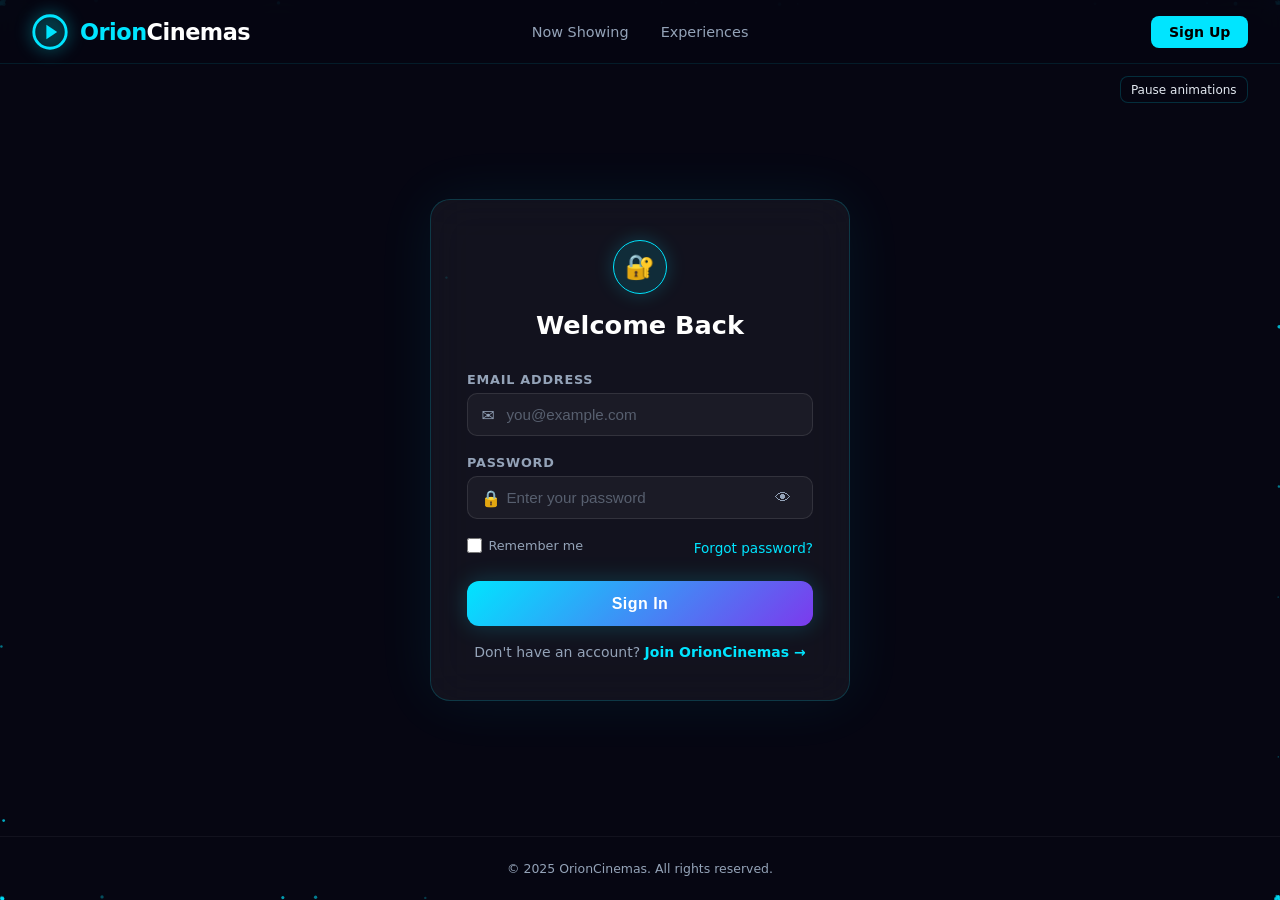
==== commit 8eaf1b25: "new animations added" ====
--- a/booking.html
+++ b/booking.html
@@ -16,7 +16,7 @@
     <header class="navbar">
         <div class="nav-container">
             <a href="index.html" class="brand-logo">
-                <img src="assets/images/vectors/orion-logo.svg" alt="" width="36" height="36">
+                <img src="assets/images/vectors/orion-logo.svg" alt="" width="36" height="36" class="logo-pulse logo-glow">
                 <span class="brand-name"><span class="brand-highlight">Orion</span>Cinemas</span>
             </a>
             <div class="nav-actions">
--- a/assets/css/animations.css
+++ b/assets/css/animations.css
@@ -15,6 +15,7 @@
         opacity: 0.7;
         transform: translateY(8px);
     }
+
     to {
         opacity: 1;
         transform: translateY(0);
@@ -27,10 +28,13 @@
 }
 
 @keyframes cinepulseLandingLogoPulse {
-    0%, 100% {
+
+    0%,
+    100% {
         transform: scale(1) rotate(0deg);
         opacity: 0.92;
     }
+
     50% {
         transform: scale(1.08) rotate(5deg);
         opacity: 1;
@@ -38,10 +42,13 @@
 }
 
 @keyframes cinepulseLandingBadgeGlow {
-    0%, 100% {
+
+    0%,
+    100% {
         transform: scale(1);
         opacity: 0.88;
     }
+
     50% {
         transform: scale(1.02);
         opacity: 1;
@@ -52,19 +59,24 @@
     0% {
         transform: translateY(0px) scale(1);
     }
+
     50% {
         transform: translateY(-10px) scale(1.01);
     }
+
     100% {
         transform: translateY(0px) scale(1);
     }
 }
 
 @keyframes cinepulseLandingPulseButton {
-    0%, 100% {
+
+    0%,
+    100% {
         transform: scale(1);
         opacity: 1;
     }
+
     50% {
         transform: scale(1.04);
         opacity: 0.92;
@@ -72,8 +84,20 @@
 }
 
 /* SVG Animated Badges & Emblems */
-.page-landing .logo-pulse {
-    animation: cinepulseLandingLogoPulse 4s infinite var(--ease-smooth);
+.logo-pulse {
+    animation: cinepulseLandingLogoPulse 4s infinite var(--ease-smooth, cubic-bezier(0.4, 0, 0.2, 1));
+}
+
+/* Glow effect for logos (Index, Dashboard, Booking, Login, Register) */
+.logo-glow {
+    filter: drop-shadow(0 0 8px rgba(0, 242, 254, 0.8));
+    transition: filter 0.4s ease;
+}
+
+.brand-logo:hover .logo-glow,
+.logo:hover .logo-glow,
+.logo-glow:hover {
+    filter: drop-shadow(0 0 12px rgba(0, 242, 254, 1));
 }
 
 .page-landing .badge-glow {
@@ -116,7 +140,8 @@
     transform: rotateY(180deg);
 }
 
-.page-landing .card-front, .page-landing .card-back {
+.page-landing .card-front,
+.page-landing .card-back {
     position: absolute;
     width: 100%;
     height: 100%;
@@ -154,6 +179,7 @@
 }
 
 @media (prefers-reduced-motion: reduce) {
+
     .page-landing #movies:target,
     .page-landing #experiences:target {
         animation: none;
@@ -225,7 +251,7 @@
     opacity: 0;
     transform: translateY(32px);
     transition: opacity 0.65s cubic-bezier(0.22, 1, 0.36, 1),
-                transform 0.65s cubic-bezier(0.22, 1, 0.36, 1);
+        transform 0.65s cubic-bezier(0.22, 1, 0.36, 1);
     will-change: opacity, transform;
 }
 
@@ -246,28 +272,72 @@
 }
 
 /* Hero Section Staggers ("Immerse Yourself in Cinema") */
-.page-landing .hero-content .badge-wrapper.scroll-reveal { transition-delay: 0.05s; }
-.page-landing .hero-content .hero-title.scroll-reveal { transition-delay: 0.15s; }
-.page-landing .hero-content .hero-subtitle.scroll-reveal { transition-delay: 0.25s; }
-.page-landing .hero-content .hero-cta-group.scroll-reveal { transition-delay: 0.35s; }
+.page-landing .hero-content .badge-wrapper.scroll-reveal {
+    transition-delay: 0.05s;
+}
+
+.page-landing .hero-content .hero-title.scroll-reveal {
+    transition-delay: 0.15s;
+}
+
+.page-landing .hero-content .hero-subtitle.scroll-reveal {
+    transition-delay: 0.25s;
+}
+
+.page-landing .hero-content .hero-cta-group.scroll-reveal {
+    transition-delay: 0.35s;
+}
 
 /* Now Showing Section Staggers */
-.page-landing .movies-showcase .section-header.scroll-reveal { transition-delay: 0.05s; }
-.page-landing .movies-showcase .movie-card:nth-child(1).scroll-reveal { transition-delay: 0.1s; }
-.page-landing .movies-showcase .movie-card:nth-child(2).scroll-reveal { transition-delay: 0.22s; }
-.page-landing .movies-showcase .movie-card:nth-child(3).scroll-reveal { transition-delay: 0.34s; }
-.page-landing .movies-showcase .movie-pagination.scroll-reveal { transition-delay: 0.15s; }
+.page-landing .movies-showcase .section-header.scroll-reveal {
+    transition-delay: 0.05s;
+}
+
+.page-landing .movies-showcase .movie-card:nth-child(1).scroll-reveal {
+    transition-delay: 0.1s;
+}
+
+.page-landing .movies-showcase .movie-card:nth-child(2).scroll-reveal {
+    transition-delay: 0.22s;
+}
+
+.page-landing .movies-showcase .movie-card:nth-child(3).scroll-reveal {
+    transition-delay: 0.34s;
+}
+
+.page-landing .movies-showcase .movie-pagination.scroll-reveal {
+    transition-delay: 0.15s;
+}
 
 /* Coming Soon Section Staggers */
-.page-landing .upcoming-showcase .upcoming-heading.scroll-reveal { transition-delay: 0.05s; }
-.page-landing .upcoming-grid .upcoming-card:nth-child(1).scroll-reveal { transition-delay: 0.1s; }
-.page-landing .upcoming-grid .upcoming-card:nth-child(2).scroll-reveal { transition-delay: 0.22s; }
-.page-landing .upcoming-grid .upcoming-card:nth-child(3).scroll-reveal { transition-delay: 0.34s; }
+.page-landing .upcoming-showcase .upcoming-heading.scroll-reveal {
+    transition-delay: 0.05s;
+}
+
+.page-landing .upcoming-grid .upcoming-card:nth-child(1).scroll-reveal {
+    transition-delay: 0.1s;
+}
+
+.page-landing .upcoming-grid .upcoming-card:nth-child(2).scroll-reveal {
+    transition-delay: 0.22s;
+}
+
+.page-landing .upcoming-grid .upcoming-card:nth-child(3).scroll-reveal {
+    transition-delay: 0.34s;
+}
 
 /* Experiences Section Staggers */
-.page-landing .features-section .feature-card:nth-child(1).scroll-reveal { transition-delay: 0.1s; }
-.page-landing .features-section .feature-card:nth-child(2).scroll-reveal { transition-delay: 0.22s; }
-.page-landing .features-section .feature-card:nth-child(3).scroll-reveal { transition-delay: 0.34s; }
+.page-landing .features-section .feature-card:nth-child(1).scroll-reveal {
+    transition-delay: 0.1s;
+}
+
+.page-landing .features-section .feature-card:nth-child(2).scroll-reveal {
+    transition-delay: 0.22s;
+}
+
+.page-landing .features-section .feature-card:nth-child(3).scroll-reveal {
+    transition-delay: 0.34s;
+}
 
 /* Ensure Experiences cards retain their 2D Matrix hover effect */
 .page-landing .card-transform.is-revealed {
@@ -300,6 +370,7 @@
         opacity: 0;
         transform: translateY(12px);
     }
+
     to {
         opacity: 1;
         transform: translateY(0);
@@ -347,6 +418,7 @@
 }
 
 @media (prefers-reduced-motion: reduce) {
+
     .page-account .account-welcome,
     .page-account .metric-item,
     .page-account .booking-chart,
@@ -367,6 +439,7 @@
         opacity: 0;
         transform: translateY(10px);
     }
+
     to {
         opacity: 1;
         transform: translateY(0);
@@ -378,6 +451,7 @@
         opacity: 0;
         transform: translateY(14px);
     }
+
     100% {
         opacity: 1;
         transform: translateY(0);
@@ -389,6 +463,7 @@
         opacity: 0;
         transform: translateX(18px);
     }
+
     100% {
         opacity: 1;
         transform: translateX(0);
@@ -400,6 +475,7 @@
         opacity: 0;
         transform: translateY(8px);
     }
+
     100% {
         opacity: 1;
         transform: translateY(0);
@@ -411,6 +487,7 @@
         opacity: 0;
         transform: translateY(10px) scale(0.96);
     }
+
     100% {
         opacity: 1;
         transform: translateY(0) scale(1);
@@ -422,6 +499,7 @@
         opacity: 0.4;
         transform: scale(0.98);
     }
+
     100% {
         opacity: 1;
         transform: scale(1);
@@ -464,16 +542,24 @@
 }
 
 .page-dashboard #time-section:not([hidden]) .choice-button:nth-child(1),
-.page-dashboard #time-section.booking-section-animate .choice-button:nth-child(1) { animation-delay: 0.05s; }
+.page-dashboard #time-section.booking-section-animate .choice-button:nth-child(1) {
+    animation-delay: 0.05s;
+}
 
 .page-dashboard #time-section:not([hidden]) .choice-button:nth-child(2),
-.page-dashboard #time-section.booking-section-animate .choice-button:nth-child(2) { animation-delay: 0.10s; }
+.page-dashboard #time-section.booking-section-animate .choice-button:nth-child(2) {
+    animation-delay: 0.10s;
+}
 
 .page-dashboard #time-section:not([hidden]) .choice-button:nth-child(3),
-.page-dashboard #time-section.booking-section-animate .choice-button:nth-child(3) { animation-delay: 0.15s; }
+.page-dashboard #time-section.booking-section-animate .choice-button:nth-child(3) {
+    animation-delay: 0.15s;
+}
 
 .page-dashboard #time-section:not([hidden]) .choice-button:nth-child(4),
-.page-dashboard #time-section.booking-section-animate .choice-button:nth-child(4) { animation-delay: 0.20s; }
+.page-dashboard #time-section.booking-section-animate .choice-button:nth-child(4) {
+    animation-delay: 0.20s;
+}
 
 /* Seats & Theater Screen fluid wave */
 .page-dashboard #seat-section:not([hidden]) .screen,
@@ -487,28 +573,44 @@
 }
 
 .page-dashboard #seat-section:not([hidden]) .seat-row:nth-child(1),
-.page-dashboard #seat-section.booking-section-animate .seat-row:nth-child(1) { animation-delay: 0.03s; }
+.page-dashboard #seat-section.booking-section-animate .seat-row:nth-child(1) {
+    animation-delay: 0.03s;
+}
 
 .page-dashboard #seat-section:not([hidden]) .seat-row:nth-child(2),
-.page-dashboard #seat-section.booking-section-animate .seat-row:nth-child(2) { animation-delay: 0.06s; }
+.page-dashboard #seat-section.booking-section-animate .seat-row:nth-child(2) {
+    animation-delay: 0.06s;
+}
 
 .page-dashboard #seat-section:not([hidden]) .seat-row:nth-child(3),
-.page-dashboard #seat-section.booking-section-animate .seat-row:nth-child(3) { animation-delay: 0.09s; }
+.page-dashboard #seat-section.booking-section-animate .seat-row:nth-child(3) {
+    animation-delay: 0.09s;
+}
 
 .page-dashboard #seat-section:not([hidden]) .seat-row:nth-child(4),
-.page-dashboard #seat-section.booking-section-animate .seat-row:nth-child(4) { animation-delay: 0.12s; }
+.page-dashboard #seat-section.booking-section-animate .seat-row:nth-child(4) {
+    animation-delay: 0.12s;
+}
 
 .page-dashboard #seat-section:not([hidden]) .seat-row:nth-child(5),
-.page-dashboard #seat-section.booking-section-animate .seat-row:nth-child(5) { animation-delay: 0.15s; }
+.page-dashboard #seat-section.booking-section-animate .seat-row:nth-child(5) {
+    animation-delay: 0.15s;
+}
 
 .page-dashboard #seat-section:not([hidden]) .seat-row:nth-child(6),
-.page-dashboard #seat-section.booking-section-animate .seat-row:nth-child(6) { animation-delay: 0.18s; }
+.page-dashboard #seat-section.booking-section-animate .seat-row:nth-child(6) {
+    animation-delay: 0.18s;
+}
 
 .page-dashboard #seat-section:not([hidden]) .seat-row:nth-child(7),
-.page-dashboard #seat-section.booking-section-animate .seat-row:nth-child(7) { animation-delay: 0.21s; }
+.page-dashboard #seat-section.booking-section-animate .seat-row:nth-child(7) {
+    animation-delay: 0.21s;
+}
 
 .page-dashboard #seat-section:not([hidden]) .seat-row:nth-child(8),
-.page-dashboard #seat-section.booking-section-animate .seat-row:nth-child(8) { animation-delay: 0.24s; }
+.page-dashboard #seat-section.booking-section-animate .seat-row:nth-child(8) {
+    animation-delay: 0.24s;
+}
 
 .page-dashboard #seat-section:not([hidden]) .seat-legend,
 .page-dashboard #seat-section.booking-section-animate .seat-legend {
@@ -516,6 +618,7 @@
 }
 
 @media (prefers-reduced-motion: reduce) {
+
     .page-dashboard .dashboard-heading,
     .page-dashboard #film-options,
     .page-dashboard .booking-section:not([hidden]),
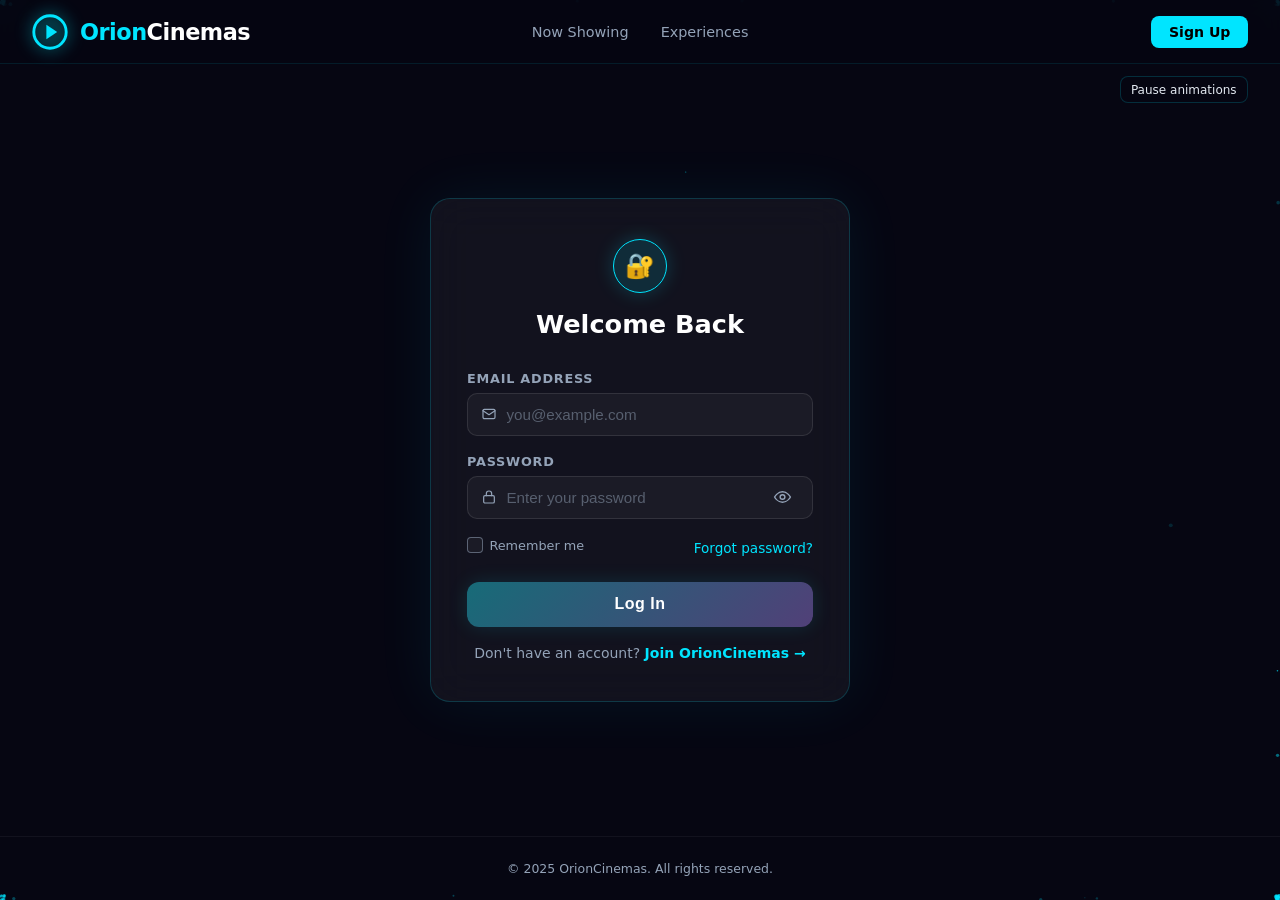
==== commit c0f7d089: "added animation" ====
--- a/booking.html
+++ b/booking.html
@@ -30,8 +30,7 @@
             <div>
                 <p class="dashboard-eyebrow">ORIONCINEMAS TICKETS</p>
                 <h1>Plan your screening</h1>
-                <p class="dashboard-intro">Choose your film, screening, and seats. Your selection stays visible as you
-                    move through each step.</p>
+                <p class="dashboard-intro">Choose your film, screening, and seats.</p>
             </div>
         </div>
 
--- a/assets/css/main.css
+++ b/assets/css/main.css
@@ -144,10 +144,10 @@
 }
 
 .page-landing .animation-toggle {
-    position: absolute;
+    position: fixed;
     top: 80px;
     right: clamp(1rem, 3vw, 2.5rem);
-    z-index: 20;
+    z-index: 999;
 }
 
 @media (max-width: 520px) {
@@ -222,60 +222,76 @@
     gap: 2.5rem;
 }
 
-/* Upcoming films use teaser cards rather than the now-showing flip cards. */
+/* Upcoming films use teaser cards rather than now-showing cards. */
 .page-landing .upcoming-showcase {
     position: relative;
     overflow: hidden;
-    padding: 5rem max(2rem, calc((100% - 1280px) / 2));
+    padding: 5rem 0;
     background:
-        radial-gradient(ellipse at 50% 0%, rgba(127, 0, 255, 0.16), transparent 58%),
-        linear-gradient(180deg, #10111d 0%, #0a0c10 100%);
+        linear-gradient(100deg, rgba(8, 10, 19, 0.94) 0%, rgba(8, 10, 19, 0.76) 48%, rgba(8, 10, 19, 0.9) 100%),
+        url("../images/vectors/coming-soon-backdrop.svg") center / cover no-repeat,
+        #0a0c10;
     border-top: 1px solid rgba(167, 139, 250, 0.22);
     border-bottom: 1px solid rgba(167, 139, 250, 0.16);
     scroll-margin-top: calc(64px + 1.5rem);
 }
 
 .page-landing .upcoming-heading {
-    max-width: 1280px;
+    width: min(1280px, calc(100% - clamp(2rem, 6vw, 4rem)));
     margin: 0 auto 2rem;
 }
 
 .page-landing .upcoming-heading h2 {
     margin: 0.35rem 0 0.5rem;
-    font-size: 2.2rem;
+    font-size: clamp(1.75rem, 1.2rem + 2.6vw, 3rem);
     font-weight: 800;
+    line-height: 1.15;
+    text-wrap: balance;
+    overflow-wrap: anywhere;
 }
 
 .page-landing .upcoming-heading > p:last-child {
     color: var(--text-muted);
+    font-size: clamp(0.92rem, 0.85rem + 0.35vw, 1.1rem);
+    line-height: 1.55;
+    max-width: 60ch;
+    text-wrap: balance;
 }
 
 .page-landing .upcoming-eyebrow {
     color: #c4b5fd;
-    font-size: 0.75rem;
+    font-size: clamp(0.68rem, 0.62rem + 0.25vw, 0.85rem);
     font-weight: 700;
-    letter-spacing: 0.16em;
+    letter-spacing: clamp(0.08em, 0.05em + 0.4vw, 0.16em);
     text-transform: uppercase;
+}
+
+.page-landing .upcoming-marquee {
+    position: relative;
+    overflow: hidden;
+    width: 100%;
+}
+
+.page-landing .upcoming-marquee:focus-visible {
+    outline: 2px solid #c4b5fd;
+    outline-offset: 4px;
+}
+
+.page-landing .upcoming-track {
+    display: flex;
+    width: max-content;
+    animation: cinepulseUpcomingMarquee 64s linear infinite;
+    will-change: transform;
 }
 
 .page-landing .upcoming-grid {
     display: grid;
-    grid-template-columns: repeat(3, minmax(0, 1fr));
-    gap: 1.5rem;
-    max-width: 1280px;
-    margin: 0 auto;
-}
-
-@media (max-width: 900px) {
-    .page-landing .upcoming-grid {
-        grid-template-columns: repeat(2, minmax(0, 1fr));
-    }
-}
-
-@media (max-width: 520px) {
-    .page-landing .upcoming-grid {
-        grid-template-columns: minmax(0, 1fr);
-    }
+    flex: 0 0 auto;
+    grid-auto-columns: clamp(420px, 42vw, 500px);
+    grid-auto-flow: column;
+    align-items: start;
+    column-gap: 6rem;
+    padding-right: 6rem;
 }
 
 /* Features Section */
--- a/assets/css/animations.css
+++ b/assets/css/animations.css
@@ -83,6 +83,21 @@
     }
 }
 
+@keyframes cinepulseUpcomingMarquee {
+    from {
+        transform: translateX(0);
+    }
+
+    to {
+        transform: translateX(-50%);
+    }
+}
+
+.page-landing.motion-paused .upcoming-track,
+.page-landing .upcoming-marquee.is-offscreen .upcoming-track {
+    animation-play-state: paused;
+}
+
 /* SVG Animated Badges & Emblems */
 .logo-pulse {
     animation: cinepulseLandingLogoPulse 4s infinite var(--ease-smooth, cubic-bezier(0.4, 0, 0.2, 1));
@@ -115,29 +130,20 @@
     opacity: 1;
 }
 
-/* 3D CSS Card Transformations */
+/* Movie card image and detail transitions */
 .page-landing .movie-card {
     opacity: 1;
     transform: scale(1);
     transition: opacity 0.24s ease, transform 0.24s ease;
 }
 
-.page-landing .card-3d {
-    perspective: 1200px;
-    background: transparent;
-}
-
 .page-landing .card-inner {
     position: relative;
     width: 100%;
     height: 450px;
-    transition: transform 0.8s ease-in-out;
-    transform-style: preserve-3d;
     border-radius: var(--radius-md);
-}
-
-.page-landing .card-3d:hover .card-inner {
-    transform: rotateY(180deg);
+    overflow: hidden;
+    background: var(--bg-surface);
 }
 
 .page-landing .card-front,
@@ -145,8 +151,6 @@
     position: absolute;
     width: 100%;
     height: 100%;
-    backface-visibility: hidden;
-    -webkit-backface-visibility: hidden;
     border-radius: var(--radius-md);
     overflow: hidden;
     border: 1px solid var(--border-subtle);
@@ -157,14 +161,80 @@
 }
 
 .page-landing .card-back {
-    background: linear-gradient(145deg, var(--bg-surface) 0%, var(--bg-secondary) 100%);
-    transform: rotateY(180deg);
+    isolation: isolate;
     padding: 2rem;
     display: flex;
     flex-direction: column;
     justify-content: center;
     align-items: flex-start;
-    box-shadow: 0 20px 40px rgba(0, 0, 0, 0.6);
+    pointer-events: none;
+}
+
+.page-landing .card-back::before {
+    position: absolute;
+    inset: 0;
+    z-index: -1;
+    content: '';
+    background: linear-gradient(180deg, rgba(6, 8, 15, 0.25), rgba(6, 8, 15, 0.82)), var(--card-hover-image) center / cover no-repeat;
+    opacity: 0;
+    transition: opacity 1.2s ease-out;
+}
+
+.page-landing .card-back > :not(.movie-transition-canvas) {
+    position: relative;
+    z-index: 1;
+    opacity: 0;
+    transform: translateY(12px);
+    transition: opacity 0.3s ease, transform 0.3s ease;
+    text-shadow: 0 1px 5px rgba(0, 0, 0, 0.8);
+}
+
+.page-landing .movie-transition-canvas {
+    position: absolute;
+    inset: 0;
+    width: 100%;
+    height: 100%;
+    pointer-events: none;
+}
+
+.page-landing .movie-card:is(:hover, :focus-within) .card-back::before {
+    opacity: 1;
+    transition-duration: 1.6s;
+}
+
+.page-landing .movie-card:is(:hover, :focus-within) .card-back > :not(.movie-transition-canvas) {
+    opacity: 1;
+    transform: translateY(0);
+}
+
+.page-landing .movie-card:is(:hover, :focus-within) .card-back h3 {
+    transition-delay: 0.9s;
+}
+
+.page-landing .movie-card:is(:hover, :focus-within) .card-back .genre {
+    transition-delay: 1s;
+}
+
+.page-landing .movie-card:is(:hover, :focus-within) .card-back .synopsis {
+    transition-delay: 1.1s;
+}
+
+.page-landing .movie-card:is(:hover, :focus-within) .card-back .btn-card-action {
+    transition: opacity 0.3s ease 1.25s, transform 0.3s ease 1.25s, scale 0.25s ease;
+    pointer-events: auto;
+}
+
+.page-landing .card-back .btn-card-action {
+    transition: opacity 0.3s ease, transform 0.3s ease, scale 0.25s ease;
+}
+
+.page-landing .movie-card:is(:hover, :focus-within) .card-back .btn-card-action:is(:hover, :focus-visible) {
+    scale: 1.04;
+}
+
+.page-landing .movie-card:focus-visible {
+    outline: 2px solid var(--accent-cyan);
+    outline-offset: 4px;
 }
 
 /* 2D Matrix Transformation Effect */
@@ -179,6 +249,25 @@
 }
 
 @media (prefers-reduced-motion: reduce) {
+
+    .page-landing .upcoming-track {
+        animation: none;
+        transform: none;
+        will-change: auto;
+    }
+
+    .page-landing .upcoming-marquee {
+        overflow-x: auto;
+        scroll-snap-type: x proximity;
+    }
+
+    .page-landing .upcoming-grid[aria-hidden="true"] {
+        display: none;
+    }
+
+    .page-landing .upcoming-card {
+        scroll-snap-align: start;
+    }
 
     .page-landing #movies:target,
     .page-landing #experiences:target {
@@ -203,34 +292,17 @@
         transition: none;
     }
 
-    .page-landing .card-3d {
-        perspective: none;
-    }
-
-    .page-landing .card-inner {
-        height: auto;
-        transform-style: flat;
-        transition: none;
-    }
-
-    .page-landing .card-3d:hover .card-inner {
+    .page-landing .card-back::before,
+    .page-landing .card-back > :not(.movie-transition-canvas) {
+        transition: none !important;
+    }
+
+    .page-landing .card-back > :not(.movie-transition-canvas) {
         transform: none;
     }
 
-    .page-landing .card-front,
-    .page-landing .card-back {
-        position: relative;
-        height: auto;
-        backface-visibility: visible;
-        -webkit-backface-visibility: visible;
-    }
-
-    .page-landing .card-front {
-        height: 450px;
-    }
-
-    .page-landing .card-back {
-        transform: none;
+    .page-landing .movie-card:is(:hover, :focus-within) .card-back .btn-card-action:is(:hover, :focus-visible) {
+        scale: none;
     }
 
     .page-landing .scroll-reveal {
@@ -309,21 +381,13 @@
     transition-delay: 0.15s;
 }
 
-/* Coming Soon Section Staggers */
+/* Coming Soon heading entrance */
+.page-landing .upcoming-showcase .scroll-reveal {
+    transition-duration: 1.1s;
+}
+
 .page-landing .upcoming-showcase .upcoming-heading.scroll-reveal {
     transition-delay: 0.05s;
-}
-
-.page-landing .upcoming-grid .upcoming-card:nth-child(1).scroll-reveal {
-    transition-delay: 0.1s;
-}
-
-.page-landing .upcoming-grid .upcoming-card:nth-child(2).scroll-reveal {
-    transition-delay: 0.22s;
-}
-
-.page-landing .upcoming-grid .upcoming-card:nth-child(3).scroll-reveal {
-    transition-delay: 0.34s;
 }
 
 /* Experiences Section Staggers */
@@ -418,7 +482,6 @@
 }
 
 @media (prefers-reduced-motion: reduce) {
-
     .page-account .account-welcome,
     .page-account .metric-item,
     .page-account .booking-chart,
--- a/assets/css/components.css
+++ b/assets/css/components.css
@@ -277,6 +277,30 @@
     background-color: #060612;
 }
 
+.page-landing .card-back-odyssey {
+    --card-hover-image: url("../images/graphics/agamemnon.jpg");
+}
+
+.page-landing .card-back-pacific {
+    --card-hover-image: url("../images/graphics/kaiju.png");
+}
+
+.page-landing .card-back-avengers {
+    --card-hover-image: url("../images/graphics/drdoom.jpg");
+}
+
+.page-landing .card-back-toy {
+    --card-hover-image: url("../images/graphics/toy.png");
+}
+
+.page-landing .card-back-resident {
+    --card-hover-image: url("../images/graphics/resident.jpg");
+}
+
+.page-landing .card-back-hailmary {
+    --card-hover-image: url("../images/graphics/rocky.jpg");
+}
+
 /* Keep each portrait poster proportional and slightly inset within its card. */
 .page-landing .poster-art-horizon,
 .page-landing .poster-art-starlight,
@@ -289,136 +313,55 @@
 }
 
 .page-landing .upcoming-card {
+    display: flex;
+    width: 100%;
+    height: clamp(285px, 28vw, 340px);
+    align-items: center;
+    gap: 1.25rem;
     overflow: hidden;
-    border: 1px solid rgba(167, 139, 250, 0.2);
-    border-radius: var(--radius-md);
-    background: rgba(18, 22, 32, 0.88);
-    transition: transform 0.3s var(--ease-smooth), border-color 0.3s ease, box-shadow 0.3s ease;
+    border: 0;
+    border-radius: 0;
+    background: transparent;
+    transition: transform 0.4s var(--ease-smooth);
 }
 
 .page-landing .upcoming-card:hover {
-    transform: translateY(-6px);
-    border-color: rgba(196, 181, 253, 0.65);
-    box-shadow: 0 16px 36px rgba(38, 20, 72, 0.32);
-}
-
-.page-landing .upcoming-art {
-    position: relative;
-    display: grid;
-    height: 180px;
-    min-height: 180px;
-    place-items: center;
-    overflow: hidden;
-    isolation: isolate;
-}
-
-.page-landing .upcoming-art::before,
-.page-landing .upcoming-art::after {
-    position: absolute;
-    content: '';
-}
-
-.page-landing .upcoming-art::before {
-    width: 150px;
-    height: 150px;
-    border: 1px solid rgba(255, 255, 255, 0.38);
-    border-radius: 50%;
-    box-shadow: 0 0 0 18px rgba(255, 255, 255, 0.04), 0 0 0 38px rgba(255, 255, 255, 0.035);
-    transform: rotate(-24deg) scaleX(1.65);
-    transition: transform 0.5s var(--ease-smooth);
-}
-
-.page-landing .upcoming-card:hover .upcoming-art::before {
-    transform: rotate(-12deg) scaleX(1.8);
-}
-
-.page-landing .upcoming-art::after {
-    width: 72px;
-    height: 72px;
-    border-radius: 50%;
-    background: rgba(255, 255, 255, 0.18);
-    filter: blur(1px);
-}
-
-.page-landing .upcoming-art-orbit {
-    background: radial-gradient(circle at 50% 45%, rgba(87, 67, 181, 0.72), transparent 34%), linear-gradient(135deg, #12152c, #293469);
-}
-
-.page-landing .upcoming-art-frontier {
-    background: radial-gradient(ellipse at 70% 50%, rgba(255, 107, 107, 0.58), transparent 34%), linear-gradient(130deg, #321d3b, #754459 55%, #d17a68);
-}
-
-.page-landing .upcoming-art-frontier::before {
-    width: 125px;
-    height: 125px;
-    border-radius: 30%;
-    transform: rotate(45deg);
-}
-
-.page-landing .upcoming-art-echoes {
-    background: radial-gradient(circle at 50% 48%, rgba(49, 184, 176, 0.52), transparent 35%), linear-gradient(135deg, #102d38, #195b66 55%, #347b78);
-}
-
-.page-landing .upcoming-art-echoes::before {
-    width: 112px;
-    height: 112px;
-    transform: rotate(40deg) scaleX(1.4);
-}
-
-.page-landing .upcoming-art-number {
-    z-index: 1;
-    color: rgba(255, 255, 255, 0.82);
-    font-size: 3rem;
-    font-weight: 800;
-    letter-spacing: 0.12em;
-    text-shadow: 0 2px 18px rgba(0, 0, 0, 0.5);
+    transform: translateY(-3px);
+}
+
+.page-landing .upcoming-card:nth-child(even) {
+    margin-top: 10rem;
+}
+
+.page-landing .upcoming-poster {
+    flex: 0 0 clamp(190px, 21vw, 250px);
+    display: block;
+    width: clamp(190px, 21vw, 250px);
+    height: 100%;
+    border: 1px solid rgba(255, 255, 255, 0.22);
+    border-radius: 8px;
+    object-fit: cover;
+    transition: border-color 0.3s ease;
 }
 
 .page-landing .upcoming-card-info {
     display: flex;
-    min-height: 220px;
-    align-items: center;
-    justify-content: space-between;
-    gap: 1rem;
-    padding: 1.25rem 1.4rem;
-}
-
-.page-landing .upcoming-copy {
     min-width: 0;
-    transition: transform 0.3s var(--ease-smooth);
-}
-
-.page-landing .upcoming-card:hover .upcoming-copy {
-    transform: translateX(5px);
-}
-
-.page-landing .upcoming-poster-slot {
-    display: grid;
-    width: 104px;
-    height: 156px;
-    flex: 0 0 104px;
-    place-items: center;
-    border: 1px solid rgba(196, 181, 253, 0.24);
-    border-radius: 6px;
-    background: rgba(0, 0, 0, 0.42);
-    color: var(--text-dim);
-    font-size: 0.7rem;
-    text-align: center;
-}
-
-.page-landing .upcoming-poster-slot img {
-    display: block;
-    width: 100%;
-    height: 100%;
-    border-radius: inherit;
-    object-fit: cover;
+    flex: 1 1 0;
+    flex-direction: column;
+    justify-content: center;
+    padding: 0;
+}
+
+.page-landing .upcoming-card:hover .upcoming-poster {
+    border-color: rgba(255, 255, 255, 0.65);
 }
 
 .page-landing .upcoming-status {
     display: inline-flex;
     align-items: center;
     gap: 0.45rem;
-    color: #c4b5fd;
+    color: #e7d6a8;
     font-size: 0.7rem;
     font-weight: 700;
     letter-spacing: 0.12em;
@@ -429,18 +372,19 @@
     width: 7px;
     height: 7px;
     border-radius: 50%;
-    background: #a78bfa;
+    background: #e7d6a8;
     content: '';
     transition: box-shadow 0.3s ease;
 }
 
 .page-landing .upcoming-card:hover .upcoming-status::before {
-    box-shadow: 0 0 10px rgba(167, 139, 250, 0.9);
+    box-shadow: 0 0 10px rgba(231, 214, 168, 0.8);
 }
 
 .page-landing .upcoming-card-info h3 {
-    margin: 0.45rem 0 0.25rem;
-    font-size: 1.2rem;
+    margin: 0.55rem 0 0.3rem;
+    font-size: clamp(1.2rem, 2vw, 1.6rem);
+    line-height: 1.2;
 }
 
 .page-landing .upcoming-card-info p {
@@ -473,45 +417,41 @@
 
 .page-landing .card-back .genre {
     font-size: 0.85rem;
-    color: var(--text-dim);
+    color: #cbd5e1;
     margin-bottom: 1rem;
 }
 
 .page-landing .card-back .synopsis {
     font-size: 0.95rem;
-    color: var(--text-muted);
+    color: #e2e8f0;
     line-height: 1.5;
 }
 
 @media (prefers-reduced-motion: reduce) {
     .page-landing .upcoming-card,
-    .page-landing .upcoming-copy,
-    .page-landing .upcoming-art::before,
+    .page-landing .upcoming-poster,
     .page-landing .upcoming-status::before {
         transition: none;
     }
 
-    .page-landing .upcoming-card:hover,
-    .page-landing .upcoming-card:hover .upcoming-copy {
+    .page-landing .upcoming-card:hover {
         transform: none;
     }
 
-    .page-landing .upcoming-card:hover .upcoming-art::before {
-        transform: rotate(-24deg) scaleX(1.65);
+    .page-landing .upcoming-card:hover .upcoming-poster {
+        transform: none;
     }
 }
 
-@media (max-width: 520px) {
-    .page-landing .upcoming-card-info {
-        min-height: 190px;
-        gap: 0.75rem;
-        padding: 1rem;
+@media (max-width: 700px) {
+    .page-landing .upcoming-card {
+        height: 285px;
+        gap: 1rem;
     }
 
-    .page-landing .upcoming-poster-slot {
-        width: 88px;
-        height: 132px;
-        flex-basis: 88px;
+    .page-landing .upcoming-poster {
+        flex-basis: 190px;
+        width: 190px;
     }
 }
 
